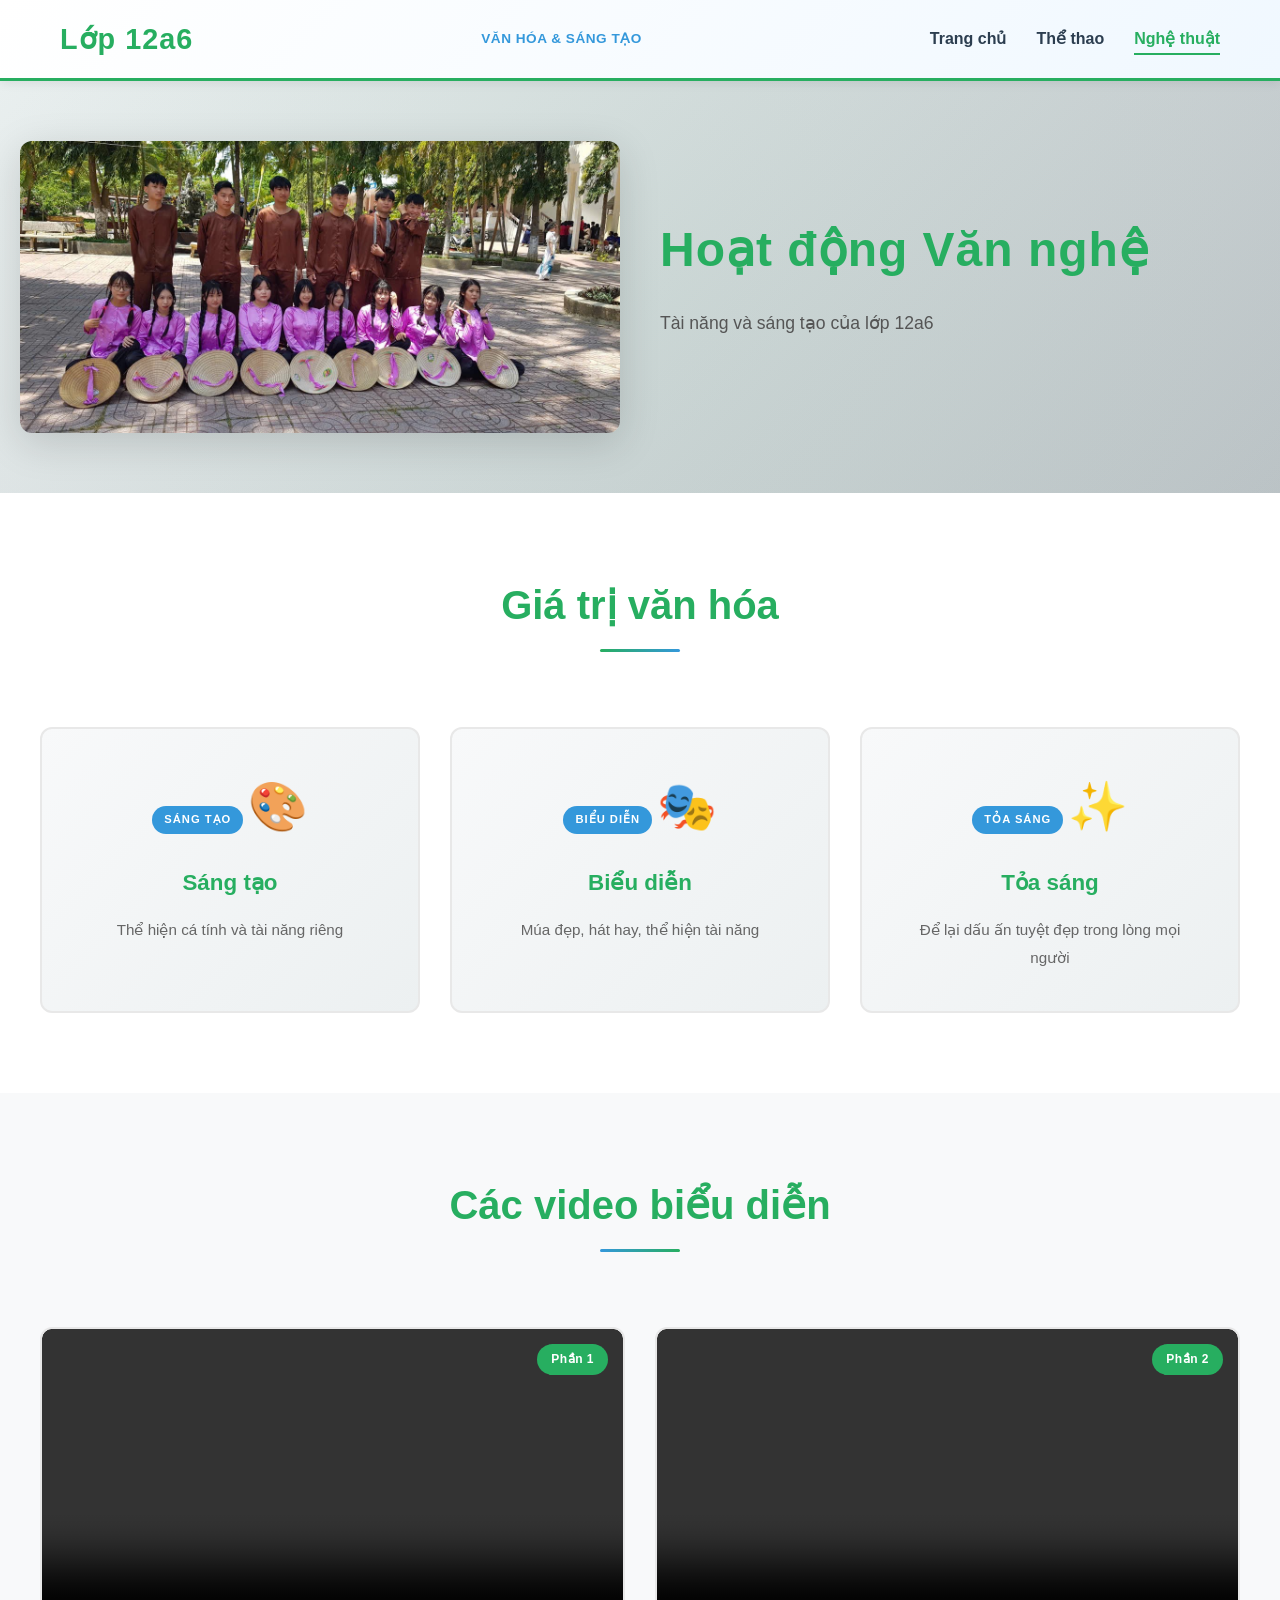
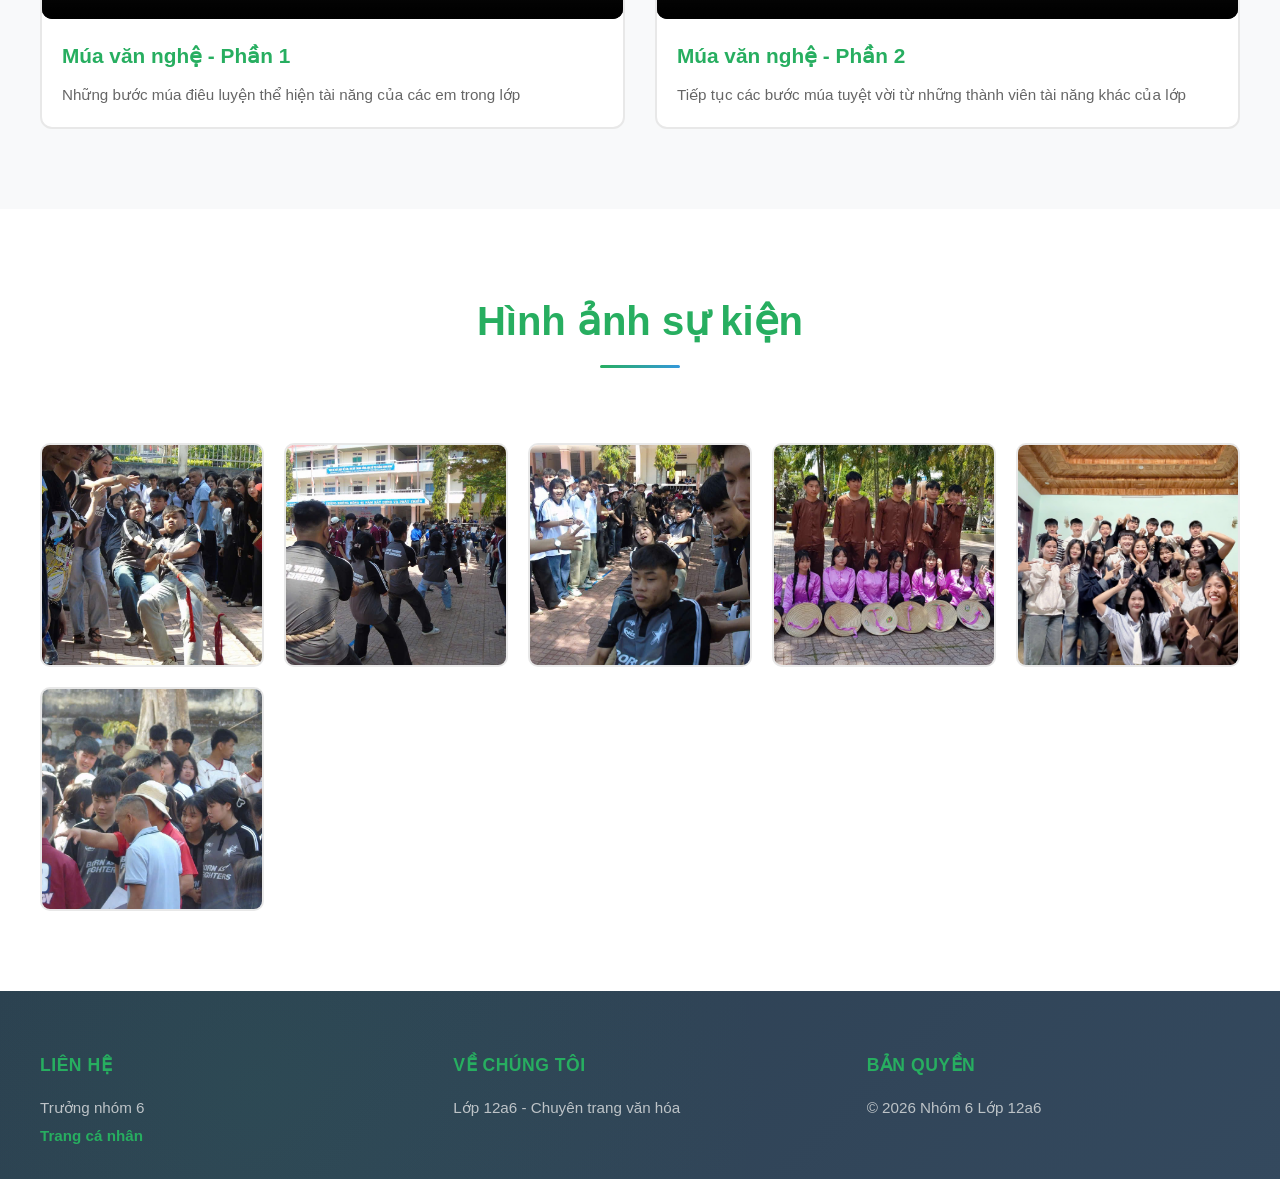
==== nghethuat.html @ 9e711c13 "Add files via upload" ====
<!DOCTYPE html>
<html lang="vi">
	<head>
		<meta charset="utf-8">
		<meta name="viewport" content="width=device-width, initial-scale=1.0">
		<title>Nghệ thuật - Lớp 12a6 Nhóm 2</title>
		<link href="styles.css" rel="stylesheet" type="text/css">
	</head>

	<body>
		<nav class="navbar">
			<div class="nav-container">
				<h2 class="logo">Lớp 12a6</h2>
				<p class="tagline">Văn hóa & Sáng tạo</p>
				<ul class="nav-menu">
					<li><a href="index.html">Trang chủ</a></li>
					<li><a href="thethao.html">Thể thao</a></li>
					<li><a href="nghethuat.html" class="active">Nghệ thuật</a></li>
				</ul>
			</div>
		</nav>

		<div class="hero">
			<div class="hero-image">
				<img src="anh8.jpg" alt="Nghệ thuật">
			</div>
			<div class="hero-content">
				<h1>Hoạt động Văn nghệ</h1>
				<p>Tài năng và sáng tạo của lớp 12a6</p>
			</div>
		</div>

		<section class="values">
			<h2>Giá trị văn hóa</h2>
			<div class="values-grid">
				<div class="value-card">
					<div class="value-badge">SÁNG TẠO</div>
					<div class="value-icon">🎨</div>
					<h3>Sáng tạo</h3>
					<p>Thể hiện cá tính và tài năng riêng</p>
				</div>
				<div class="value-card">
					<div class="value-badge">BIỂU DIỄN</div>
					<div class="value-icon">🎭</div>
					<h3>Biểu diễn</h3>
					<p>Múa đẹp, hát hay, thể hiện tài năng</p>
				</div>
				<div class="value-card">
					<div class="value-badge">TỎA SÁNG</div>
					<div class="value-icon">✨</div>
					<h3>Tỏa sáng</h3>
					<p>Để lại dấu ấn tuyệt đẹp trong lòng mọi người</p>
				</div>
			</div>
		</section>

		<section class="videos-section">
			<h2>Các video biểu diễn</h2>
			<div class="videos-grid">
				<div class="video-card">
					<div class="video-badge">Phần 1</div>
					<video width="100%" height="auto" controls style="border-radius: 10px;">
						<source src="vd1.mp4" type="video/mp4">
						Trình duyệt của bạn không hỗ trợ video
					</video>
					<h3>Múa văn nghệ - Phần 1</h3>
					<p>Những bước múa điêu luyện thể hiện tài năng của các em trong lớp</p>
				</div>

				<div class="video-card">
					<div class="video-badge">Phần 2</div>
					<video width="100%" height="auto" controls style="border-radius: 10px;">
						<source src="vd2.mp4" type="video/mp4">
						Trình duyệt của bạn không hỗ trợ video
					</video>
					<h3>Múa văn nghệ - Phần 2</h3>
					<p>Tiếp tục các bước múa tuyệt vời từ những thành viên tài năng khác của lớp</p>
				</div>
			</div>
		</section>

		<section class="gallery-preview">
			<h2>Hình ảnh sự kiện</h2>
			<div class="gallery-grid">
				<div class="gallery-item"><img src="anh5.jpg" alt="Ảnh văn nghệ 1"></div>
				<div class="gallery-item"><img src="anh6.jpg" alt="Ảnh văn nghệ 2"></div>
				<div class="gallery-item"><img src="anh7.jpg" alt="Ảnh văn nghệ 3"></div>
				<div class="gallery-item"><img src="anh8.jpg" alt="Ảnh văn nghệ 4"></div>
				<div class="gallery-item"><img src="anh9.jpg" alt="Ảnh văn nghệ 5"></div>
				<div class="gallery-item"><img src="anh1.jpg" alt="Ảnh văn nghệ 6"></div>
			</div>
		</section>

		<footer class="footer">
			<div class="footer-content">
				<div class="footer-section">
					<h4>Liên hệ</h4>
					<p>Trưởng nhóm 6<br><a href="https://www.facebook.com/bich.ngoc.300158">Trang cá nhân</a></p>
				</div>
				<div class="footer-section">
					<h4>Về chúng tôi</h4>
					<p>Lớp 12a6 - Chuyên trang văn hóa</p>
				</div>
				<div class="footer-section">
					<h4>Bản quyền</h4>
					<p>&copy; 2026 Nhóm 6 Lớp 12a6</p>
				</div>
			</div>
		</footer>
	</body>
</html>
---- styles.css ----
/* ===== RESET & GLOBAL ===== */
* {
	margin: 0;
	padding: 0;
	box-sizing: border-box;
}

html {
	scroll-behavior: smooth;
}

body {
	font-family: 'Segoe UI', Tahoma, Geneva, Verdana, sans-serif;
	background-color: #f8f9fa;
	color: #2c3e50;
	line-height: 1.6;
	overflow-x: hidden;
}

/* ===== NAVBAR ===== */
.navbar {
	background: linear-gradient(135deg, #ffffff 0%, #f0f8ff 100%);
	padding: 1rem 0;
	position: sticky;
	top: 0;
	z-index: 100;
	box-shadow: 0 2px 10px rgba(0, 0, 0, 0.08);
	border-bottom: 3px solid #27ae60;
}

.nav-container {
	max-width: 1200px;
	margin: 0 auto;
	display: flex;
	justify-content: space-between;
	align-items: center;
	padding: 0 20px;
	flex-wrap: wrap;
	gap: 15px;
}

.logo {
	color: #27ae60;
	font-size: 1.8rem;
	font-weight: 800;
	letter-spacing: 1px;
}

.tagline {
	color: #3498db;
	font-size: 0.85rem;
	font-weight: 600;
	letter-spacing: 0.5px;
	text-transform: uppercase;
	margin: 0;
}

.nav-menu {
	display: flex;
	list-style: none;
	gap: 30px;
}

.nav-menu a {
	color: #2c3e50;
	text-decoration: none;
	font-weight: 600;
	transition: all 0.3s ease;
	position: relative;
}

.nav-menu a::after {
	content: '';
	position: absolute;
	bottom: -8px;
	left: 0;
	width: 0;
	height: 2px;
	background: #27ae60;
	transition: width 0.3s ease;
}

.nav-menu a:hover::after,
.nav-menu a.active::after {
	width: 100%;
}

.nav-menu a:hover,
.nav-menu a.active {
	color: #27ae60;
}

/* ===== HERO SECTION ===== */
.hero {
	background: linear-gradient(135deg, #ecf0f1 0%, #bdc3c7 100%);
	padding: 60px 20px;
	display: grid;
	grid-template-columns: 1fr 1fr;
	align-items: center;
	gap: 40px;
	position: relative;
	overflow: hidden;
}

.hero::before {
	content: '';
	position: absolute;
	top: -50%;
	right: -50%;
	width: 200%;
	height: 200%;
	background: radial-gradient(circle, rgba(39, 174, 96, 0.05) 0%, transparent 70%);
	animation: pulse 8s ease-in-out infinite;
	z-index: 0;
}

@keyframes pulse {
	0%, 100% { transform: scale(1); }
	50% { transform: scale(1.1); }
}

.hero-image {
	position: relative;
	z-index: 1;
	border-radius: 12px;
	overflow: hidden;
	box-shadow: 0 10px 40px rgba(0, 0, 0, 0.15);
}

.hero-image img {
	width: 100%;
	height: auto;
	display: block;
	transition: transform 0.4s ease;
}

.hero-image:hover img {
	transform: scale(1.05);
}

.hero-content {
	position: relative;
	z-index: 1;
	animation: fadeInUp 1s ease;
}

.hero h1 {
	font-size: clamp(2rem, 6vw, 3rem);
	color: #27ae60;
	margin-bottom: 20px;
	font-weight: 800;
	letter-spacing: 1px;
}

.hero p {
	font-size: 1.1rem;
	color: #555;
	margin-bottom: 25px;
	line-height: 1.6;
}

@keyframes fadeInUp {
	from {
		opacity: 0;
		transform: translateY(30px);
	}
	to {
		opacity: 1;
		transform: translateY(0);
	}
}

/* ===== VALUES SECTION ===== */
.values {
	background-color: #ffffff;
	padding: 80px 20px;
}

.values h2 {
	text-align: center;
	font-size: 2.5rem;
	color: #27ae60;
	margin-bottom: 60px;
	position: relative;
	display: inline-block;
	width: 100%;
}

.values h2::after {
	content: '';
	position: absolute;
	bottom: -15px;
	left: 50%;
	transform: translateX(-50%);
	width: 80px;
	height: 3px;
	background: linear-gradient(90deg, #27ae60, #3498db);
	border-radius: 2px;
}

.values-grid {
	display: grid;
	grid-template-columns: repeat(auto-fit, minmax(280px, 1fr));
	gap: 30px;
	max-width: 1200px;
	margin: 0 auto;
	padding-top: 30px;
}

.value-card {
	background: linear-gradient(135deg, #f8f9fa 0%, #ecf0f1 100%);
	padding: 40px;
	border-radius: 12px;
	text-align: center;
	border: 2px solid #e8e8e8;
	transition: all 0.4s cubic-bezier(0.25, 0.46, 0.45, 0.94);
	animation: slideUp 0.8s ease both;
	position: relative;
	overflow: hidden;
}

.value-card::before {
	content: '';
	position: absolute;
	top: 0;
	left: 0;
	right: 0;
	height: 4px;
	background: linear-gradient(90deg, #27ae60, #3498db);
	transform: scaleX(0);
	transform-origin: left;
	transition: transform 0.4s ease;
}

.value-card:hover::before {
	transform: scaleX(1);
}

.value-card:nth-child(1) { animation-delay: 0.1s; }
.value-card:nth-child(2) { animation-delay: 0.2s; }
.value-card:nth-child(3) { animation-delay: 0.3s; }

@keyframes slideUp {
	from {
		opacity: 0;
		transform: translateY(30px);
	}
	to {
		opacity: 1;
		transform: translateY(0);
	}
}

.value-card:hover {
	transform: translateY(-10px);
	border-color: #27ae60;
	box-shadow: 0 15px 40px rgba(39, 174, 96, 0.15);
}

.value-badge {
	display: inline-block;
	background: #3498db;
	color: white;
	padding: 5px 12px;
	border-radius: 20px;
	font-size: 0.7rem;
	font-weight: 700;
	letter-spacing: 1px;
	margin-bottom: 15px;
}

.value-icon {
	font-size: 3rem;
	margin-bottom: 20px;
	display: inline-block;
	animation: float 3s ease-in-out infinite;
}

.value-card:nth-child(1) .value-icon { animation-delay: 0s; }
.value-card:nth-child(2) .value-icon { animation-delay: 0.5s; }
.value-card:nth-child(3) .value-icon { animation-delay: 1s; }

@keyframes float {
	0%, 100% { transform: translateY(0px); }
	50% { transform: translateY(-15px); }
}

.value-card h3 {
	color: #27ae60;
	font-size: 1.4rem;
	margin-bottom: 15px;
	font-weight: 700;
}

.value-card p {
	color: #666;
	line-height: 1.8;
	font-size: 0.95rem;
}

/* ===== HIGHLIGHTS SECTION ===== */
.highlights {
	background-color: #f8f9fa;
	padding: 80px 20px;
}

.highlights h2 {
	text-align: center;
	font-size: 2.5rem;
	color: #27ae60;
	margin-bottom: 60px;
	position: relative;
	display: inline-block;
	width: 100%;
}

.highlights h2::after {
	content: '';
	position: absolute;
	bottom: -15px;
	left: 50%;
	transform: translateX(-50%);
	width: 80px;
	height: 3px;
	background: linear-gradient(90deg, #3498db, #27ae60);
	border-radius: 2px;
}

.highlights-grid {
	display: grid;
	grid-template-columns: repeat(auto-fit, minmax(300px, 1fr));
	gap: 30px;
	max-width: 1200px;
	margin: 0 auto;
	padding-top: 30px;
}

.highlight-card {
	background: #ffffff;
	border-radius: 12px;
	overflow: hidden;
	border: 2px solid #e8e8e8;
	transition: all 0.4s ease;
	animation: slideIn 0.8s ease both;
	position: relative;
}

.highlight-card:nth-child(1) { animation-delay: 0.1s; }
.highlight-card:nth-child(2) { animation-delay: 0.2s; }
.highlight-card:nth-child(3) { animation-delay: 0.3s; }

@keyframes slideIn {
	from {
		opacity: 0;
		transform: translateY(20px);
	}
	to {
		opacity: 1;
		transform: translateY(0);
	}
}

.highlight-card:hover {
	border-color: #27ae60;
	box-shadow: 0 15px 40px rgba(39, 174, 96, 0.2);
	transform: translateY(-8px);
}

.highlight-badge {
	position: absolute;
	top: 15px;
	right: 15px;
	background: #27ae60;
	color: white;
	padding: 6px 14px;
	border-radius: 20px;
	font-size: 0.75rem;
	font-weight: 700;
	letter-spacing: 0.5px;
	z-index: 2;
}

.highlight-card img {
	width: 100%;
	height: 220px;
	object-fit: cover;
	transition: transform 0.4s ease;
	display: block;
}

.highlight-card:hover img {
	transform: scale(1.08);
}

.highlight-card h3 {
	color: #27ae60;
	font-size: 1.3rem;
	margin: 20px 20px 10px;
	font-weight: 700;
}

.highlight-card p {
	color: #666;
	line-height: 1.6;
	margin: 0 20px 20px;
	font-size: 0.95rem;
}

/* ===== BUTTONS ===== */
.btn-secondary {
	display: inline-block;
	padding: 10px 28px;
	background: transparent;
	color: #27ae60 !important;
	border: 2px solid #27ae60;
	border-radius: 25px;
	font-weight: 700;
	font-size: 0.9rem;
	text-transform: uppercase;
	letter-spacing: 0.5px;
	text-decoration: none;
	transition: all 0.3s ease;
	cursor: pointer;
	position: relative;
	overflow: hidden;
	margin-top: 15px;
}

.btn-secondary::before {
	content: '';
	position: absolute;
	top: 50%;
	left: 50%;
	width: 0;
	height: 0;
	background: #27ae60;
	border-radius: 50%;
	transform: translate(-50%, -50%);
	transition: width 0.5s, height 0.5s;
	z-index: -1;
}

.btn-secondary:hover {
	color: #ffffff !important;
}

.btn-secondary:hover::before {
	width: 300px;
	height: 300px;
}

/* ===== GALLERY SECTION ===== */
.gallery-preview {
	background-color: #ffffff;
	padding: 80px 20px;
}

.gallery-preview h2 {
	text-align: center;
	font-size: 2.5rem;
	color: #27ae60;
	margin-bottom: 60px;
	position: relative;
	display: inline-block;
	width: 100%;
}

.gallery-preview h2::after {
	content: '';
	position: absolute;
	bottom: -15px;
	left: 50%;
	transform: translateX(-50%);
	width: 80px;
	height: 3px;
	background: linear-gradient(90deg, #27ae60, #3498db);
	border-radius: 2px;
}

.gallery-grid {
	display: grid;
	grid-template-columns: repeat(auto-fit, minmax(220px, 1fr));
	gap: 20px;
	max-width: 1200px;
	margin: 0 auto;
	padding-top: 30px;
}

.gallery-item {
	position: relative;
	border-radius: 10px;
	overflow: hidden;
	aspect-ratio: 1;
	border: 2px solid #e8e8e8;
	transition: all 0.4s ease;
	animation: fadeInUp 0.8s ease both;
}

.gallery-item:nth-child(1) { animation-delay: 0.1s; }
.gallery-item:nth-child(2) { animation-delay: 0.2s; }
.gallery-item:nth-child(3) { animation-delay: 0.3s; }
.gallery-item:nth-child(4) { animation-delay: 0.4s; }
.gallery-item:nth-child(5) { animation-delay: 0.5s; }
.gallery-item:nth-child(6) { animation-delay: 0.6s; }

.gallery-item:hover {
	border-color: #27ae60;
	box-shadow: 0 15px 40px rgba(39, 174, 96, 0.15);
	transform: translateY(-8px);
}

.gallery-item img {
	width: 100%;
	height: 100%;
	object-fit: cover;
	transition: transform 0.4s ease;
}

.gallery-item:hover img {
	transform: scale(1.12) rotate(1deg);
}

/* ===== FOOTER ===== */
.footer {
	background: linear-gradient(135deg, #2c3e50 0%, #34495e 100%);
	color: #ecf0f1;
	padding: 60px 20px 30px;
	position: relative;
	overflow: hidden;
}

.footer::before {
	content: '';
	position: absolute;
	top: 0;
	left: 0;
	right: 0;
	bottom: 0;
	background: radial-gradient(circle at 20% 50%, rgba(39, 174, 96, 0.08) 0%, transparent 50%);
	z-index: 0;
}

.footer-content {
	max-width: 1200px;
	margin: 0 auto;
	display: grid;
	grid-template-columns: repeat(auto-fit, minmax(250px, 1fr));
	gap: 40px;
	position: relative;
	z-index: 1;
}

.footer-section h4 {
	color: #27ae60;
	font-size: 1.1rem;
	margin-bottom: 15px;
	font-weight: 700;
	text-transform: uppercase;
	letter-spacing: 0.5px;
}

.footer-section p {
	color: #bdc3c7;
	line-height: 1.8;
	font-size: 0.95rem;
}

.footer-section a {
	color: #27ae60;
	text-decoration: none;
	transition: color 0.3s ease;
	font-weight: 600;
}

.footer-section a:hover {
	color: #3498db;
}

/* ===== RESPONSIVE ===== */
@media (max-width: 768px) {
	.nav-container {
		flex-direction: column;
		gap: 10px;
	}

	.nav-menu {
		gap: 20px;
		flex-direction: column;
	}

	.hero {
		grid-template-columns: 1fr;
		padding: 40px 20px;
	}

	.hero h1 {
		font-size: 1.8rem;
	}

	.hero p {
		font-size: 1rem;
	}

	.values,
	.highlights,
	.gallery-preview {
		padding: 60px 20px;
	}

	.values h2,
	.highlights h2,
	.gallery-preview h2 {
		font-size: 2rem;
	}

	.value-card {
		padding: 30px 20px;
	}

	.gallery-grid {
		grid-template-columns: repeat(auto-fit, minmax(180px, 1fr));
		gap: 15px;
	}

	.footer-content {
		gap: 30px;
	}
}

@media (max-width: 480px) {
	.logo {
		font-size: 1.4rem;
	}

	.tagline {
		font-size: 0.7rem;
	}

	.nav-menu {
		gap: 15px;
	}

	.hero {
		padding: 30px 15px;
	}

	.hero h1 {
		font-size: 1.4rem;
	}

	.hero p {
		font-size: 0.9rem;
	}

	.values,
	.highlights,
	.gallery-preview {
		padding: 40px 15px;
	}

	.values h2,
	.highlights h2,
	.gallery-preview h2 {
		font-size: 1.5rem;
	}

	.value-card {
		padding: 25px 15px;
	}

	.highlight-card h3 {
		font-size: 1.1rem;
	}

	.gallery-grid {
		grid-template-columns: repeat(auto-fit, minmax(150px, 1fr));
	}

	.footer-section {
		text-align: center;
	}
}
/* ===== VIDEOS SECTION ===== */
.videos-section {
	background-color: #f8f9fa;
	padding: 80px 20px;
}

.videos-section h2 {
	text-align: center;
	font-size: 2.5rem;
	color: #27ae60;
	margin-bottom: 60px;
	position: relative;
	display: inline-block;
	width: 100%;
}

.videos-section h2::after {
	content: '';
	position: absolute;
	bottom: -15px;
	left: 50%;
	transform: translateX(-50%);
	width: 80px;
	height: 3px;
	background: linear-gradient(90deg, #3498db, #27ae60);
	border-radius: 2px;
}

.videos-grid {
	display: grid;
	grid-template-columns: repeat(auto-fit, minmax(300px, 1fr));
	gap: 30px;
	max-width: 1200px;
	margin: 0 auto;
	padding-top: 30px;
}

.video-card {
	background: #ffffff;
	border-radius: 12px;
	overflow: hidden;
	border: 2px solid #e8e8e8;
	transition: all 0.4s ease;
	animation: slideIn 0.8s ease both;
	position: relative;
	padding: 0;
}

.video-card:nth-child(1) { animation-delay: 0.1s; }
.video-card:nth-child(2) { animation-delay: 0.2s; }

.video-card:hover {
	border-color: #27ae60;
	box-shadow: 0 15px 40px rgba(39, 174, 96, 0.2);
	transform: translateY(-8px);
}

.video-badge {
	position: absolute;
	top: 15px;
	right: 15px;
	background: #27ae60;
	color: white;
	padding: 6px 14px;
	border-radius: 20px;
	font-size: 0.75rem;
	font-weight: 700;
	letter-spacing: 0.5px;
	z-index: 2;
}

.video-card video {
	width: 100%;
	height: auto;
	display: block;
	background: #000;
}

.video-card h3 {
	color: #27ae60;
	font-size: 1.3rem;
	margin: 20px 20px 10px;
	font-weight: 700;
}

.video-card p {
	color: #666;
	line-height: 1.6;
	margin: 0 20px 20px;
	font-size: 0.95rem;
}

@media (max-width: 768px) {
	.videos-section {
		padding: 60px 20px;
	}

	.videos-section h2 {
		font-size: 2rem;
	}

	.videos-grid {
		grid-template-columns: 1fr;
		gap: 20px;
	}
}
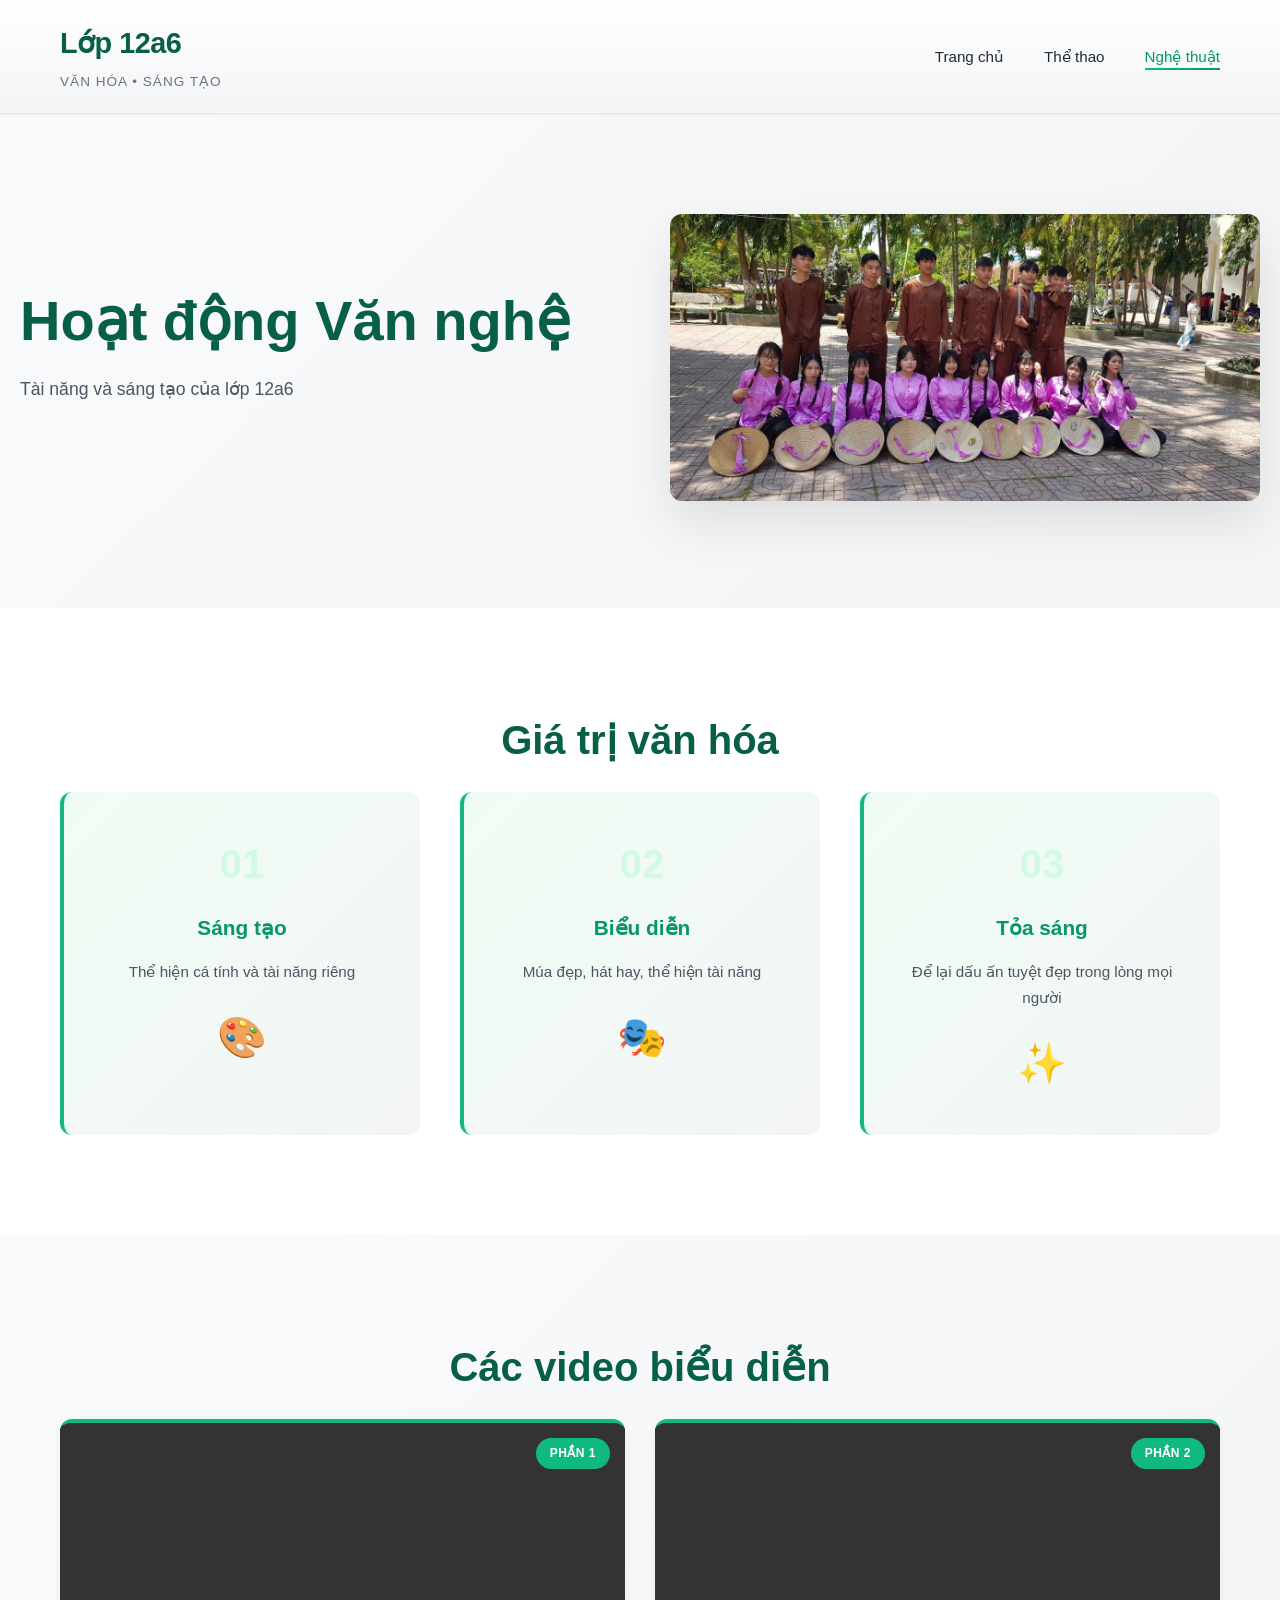
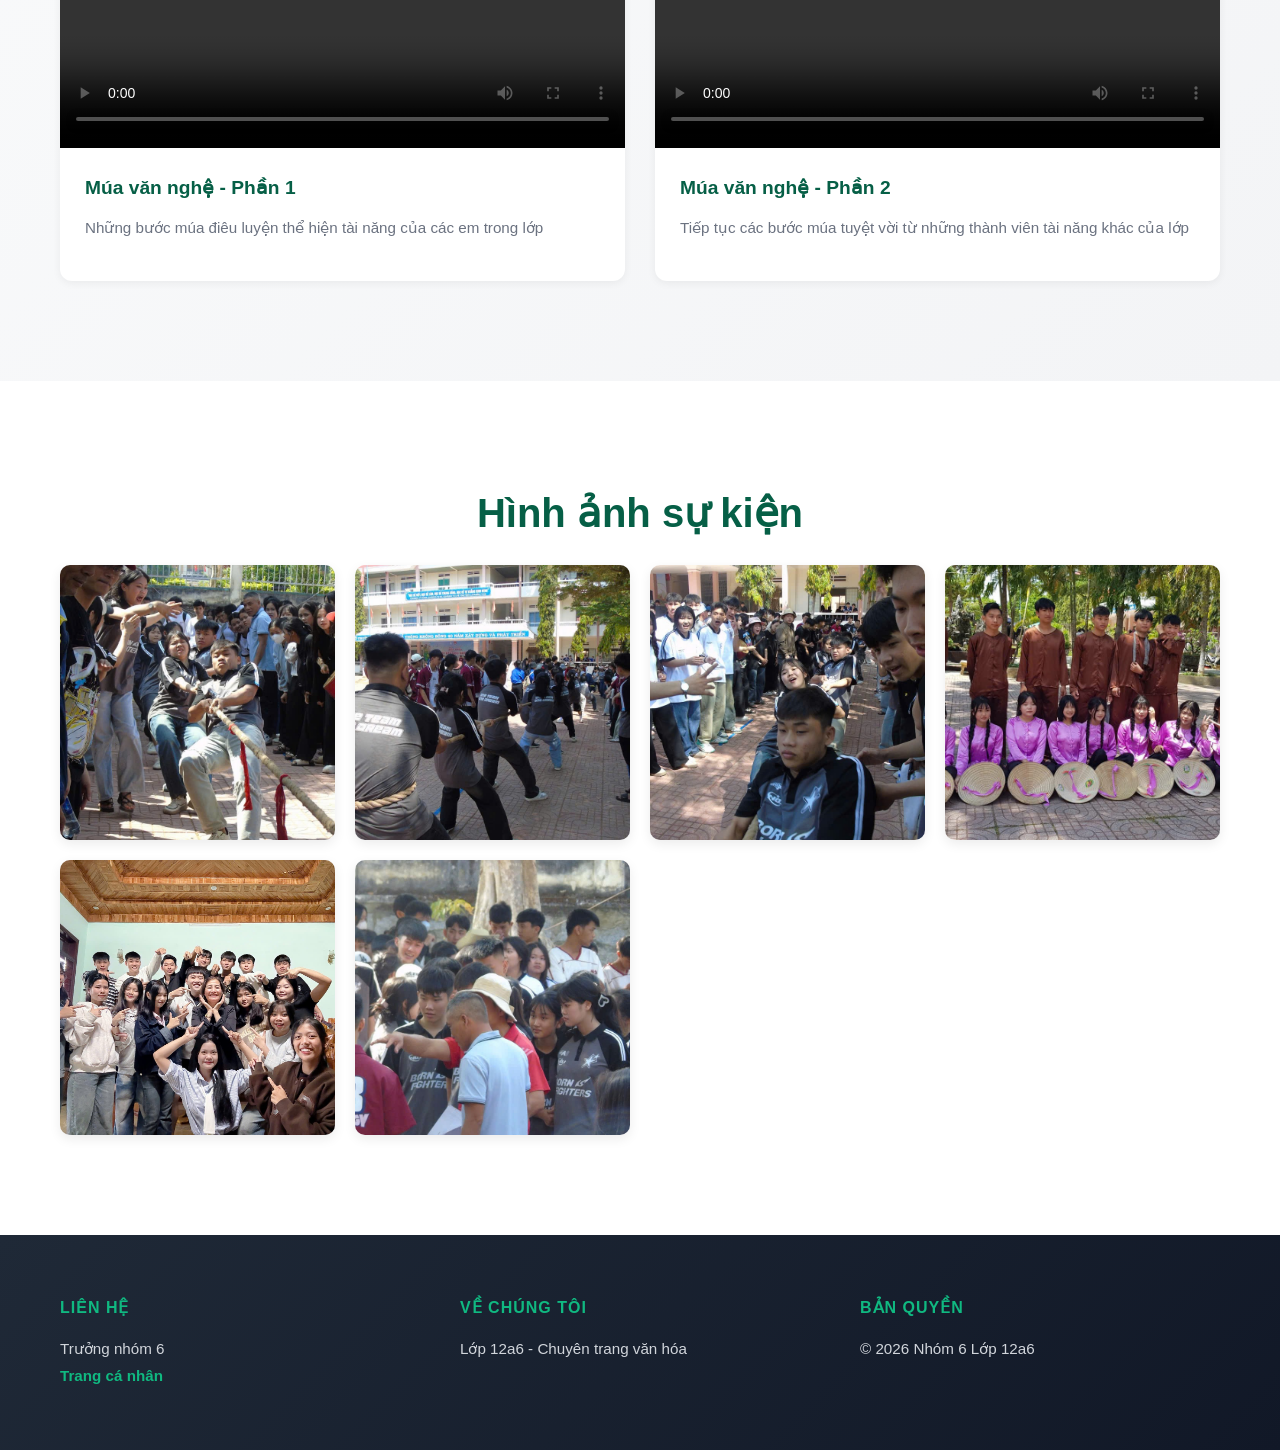
==== commit 69354ce0: "Add files via upload" ====
--- a/nghethuat.html
+++ b/nghethuat.html
@@ -1,111 +1,191 @@
-<!DOCTYPE html>
-<html lang="vi">
-	<head>
-		<meta charset="utf-8">
-		<meta name="viewport" content="width=device-width, initial-scale=1.0">
-		<title>Nghệ thuật - Lớp 12a6 Nhóm 2</title>
-		<link href="styles.css" rel="stylesheet" type="text/css">
-	</head>
-
-	<body>
-		<nav class="navbar">
-			<div class="nav-container">
-				<h2 class="logo">Lớp 12a6</h2>
-				<p class="tagline">Văn hóa & Sáng tạo</p>
-				<ul class="nav-menu">
-					<li><a href="index.html">Trang chủ</a></li>
-					<li><a href="thethao.html">Thể thao</a></li>
-					<li><a href="nghethuat.html" class="active">Nghệ thuật</a></li>
-				</ul>
-			</div>
-		</nav>
-
-		<div class="hero">
-			<div class="hero-image">
-				<img src="anh8.jpg" alt="Nghệ thuật">
-			</div>
-			<div class="hero-content">
-				<h1>Hoạt động Văn nghệ</h1>
-				<p>Tài năng và sáng tạo của lớp 12a6</p>
-			</div>
-		</div>
-
-		<section class="values">
-			<h2>Giá trị văn hóa</h2>
-			<div class="values-grid">
-				<div class="value-card">
-					<div class="value-badge">SÁNG TẠO</div>
-					<div class="value-icon">🎨</div>
-					<h3>Sáng tạo</h3>
-					<p>Thể hiện cá tính và tài năng riêng</p>
-				</div>
-				<div class="value-card">
-					<div class="value-badge">BIỂU DIỄN</div>
-					<div class="value-icon">🎭</div>
-					<h3>Biểu diễn</h3>
-					<p>Múa đẹp, hát hay, thể hiện tài năng</p>
-				</div>
-				<div class="value-card">
-					<div class="value-badge">TỎA SÁNG</div>
-					<div class="value-icon">✨</div>
-					<h3>Tỏa sáng</h3>
-					<p>Để lại dấu ấn tuyệt đẹp trong lòng mọi người</p>
-				</div>
-			</div>
-		</section>
-
-		<section class="videos-section">
-			<h2>Các video biểu diễn</h2>
-			<div class="videos-grid">
-				<div class="video-card">
-					<div class="video-badge">Phần 1</div>
-					<video width="100%" height="auto" controls style="border-radius: 10px;">
-						<source src="vd1.mp4" type="video/mp4">
-						Trình duyệt của bạn không hỗ trợ video
-					</video>
-					<h3>Múa văn nghệ - Phần 1</h3>
-					<p>Những bước múa điêu luyện thể hiện tài năng của các em trong lớp</p>
-				</div>
-
-				<div class="video-card">
-					<div class="video-badge">Phần 2</div>
-					<video width="100%" height="auto" controls style="border-radius: 10px;">
-						<source src="vd2.mp4" type="video/mp4">
-						Trình duyệt của bạn không hỗ trợ video
-					</video>
-					<h3>Múa văn nghệ - Phần 2</h3>
-					<p>Tiếp tục các bước múa tuyệt vời từ những thành viên tài năng khác của lớp</p>
-				</div>
-			</div>
-		</section>
-
-		<section class="gallery-preview">
-			<h2>Hình ảnh sự kiện</h2>
-			<div class="gallery-grid">
-				<div class="gallery-item"><img src="anh5.jpg" alt="Ảnh văn nghệ 1"></div>
-				<div class="gallery-item"><img src="anh6.jpg" alt="Ảnh văn nghệ 2"></div>
-				<div class="gallery-item"><img src="anh7.jpg" alt="Ảnh văn nghệ 3"></div>
-				<div class="gallery-item"><img src="anh8.jpg" alt="Ảnh văn nghệ 4"></div>
-				<div class="gallery-item"><img src="anh9.jpg" alt="Ảnh văn nghệ 5"></div>
-				<div class="gallery-item"><img src="anh1.jpg" alt="Ảnh văn nghệ 6"></div>
-			</div>
-		</section>
-
-		<footer class="footer">
-			<div class="footer-content">
-				<div class="footer-section">
-					<h4>Liên hệ</h4>
-					<p>Trưởng nhóm 6<br><a href="https://www.facebook.com/bich.ngoc.300158">Trang cá nhân</a></p>
-				</div>
-				<div class="footer-section">
-					<h4>Về chúng tôi</h4>
-					<p>Lớp 12a6 - Chuyên trang văn hóa</p>
-				</div>
-				<div class="footer-section">
-					<h4>Bản quyền</h4>
-					<p>&copy; 2026 Nhóm 6 Lớp 12a6</p>
-				</div>
-			</div>
-		</footer>
-	</body>
+<!DOCTYPE html>
+<html lang="vi">
+<head>
+    <meta charset="utf-8">
+    <meta name="viewport" content="width=device-width, initial-scale=1.0">
+    <title>Nghệ thuật - Lớp 12a6 Nhóm 2</title>
+    <link href="styles.css" rel="stylesheet" type="text/css">
+</head>
+<body>
+    <!-- Header -->
+    <header class="header">
+        <div class="header-content">
+            <div class="branding">
+                <h1 class="main-title">Lớp 12a6</h1>
+                <p class="subtitle">Văn hóa • Sáng tạo</p>
+            </div>
+            <nav class="navbar">
+                <ul class="nav-menu">
+                    <li><a href="index.html" class="nav-link">Trang chủ</a></li>
+                    <li><a href="thethao.html" class="nav-link">Thể thao</a></li>
+                    <li><a href="nghethuat.html" class="nav-link active">Nghệ thuật</a></li>
+                </ul>
+            </nav>
+        </div>
+    </header>
+
+    <!-- Hero Section -->
+    <section class="hero-section">
+        <div class="hero-content">
+            <h2 class="hero-title">Hoạt động Văn nghệ</h2>
+            <p class="hero-description">Tài năng và sáng tạo của lớp 12a6</p>
+        </div>
+        <div class="hero-image">
+            <img src="anh8.jpg" alt="Nghệ thuật">
+        </div>
+    </section>
+
+    <!-- Values Section -->
+    <section class="about-section">
+        <div class="container">
+            <h2 class="section-title">Giá trị văn hóa</h2>
+            
+            <div class="values-container">
+                <div class="value-item">
+                    <div class="value-number">01</div>
+                    <h3 class="value-title">Sáng tạo</h3>
+                    <p class="value-text">Thể hiện cá tính và tài năng riêng</p>
+                    <div class="value-icon">🎨</div>
+                </div>
+                <div class="value-item">
+                    <div class="value-number">02</div>
+                    <h3 class="value-title">Biểu diễn</h3>
+                    <p class="value-text">Múa đẹp, hát hay, thể hiện tài năng</p>
+                    <div class="value-icon">🎭</div>
+                </div>
+                <div class="value-item">
+                    <div class="value-number">03</div>
+                    <h3 class="value-title">Tỏa sáng</h3>
+                    <p class="value-text">Để lại dấu ấn tuyệt đẹp trong lòng mọi người</p>
+                    <div class="value-icon">✨</div>
+                </div>
+            </div>
+        </div>
+    </section>
+
+    <!-- Videos Section -->
+    <section class="activities-section">
+        <div class="container">
+            <h2 class="section-title">Các video biểu diễn</h2>
+            
+            <div class="videos-grid">
+                <div class="video-card">
+                    <div class="video-container">
+                        <video width="100%" height="auto" controls>
+                            <source src="vd1.mp4" type="video/mp4">
+                            Trình duyệt của bạn không hỗ trợ video
+                        </video>
+                        <span class="activity-tag">Phần 1</span>
+                    </div>
+                    <div class="activity-info">
+                        <h3>Múa văn nghệ - Phần 1</h3>
+                        <p>Những bước múa điêu luyện thể hiện tài năng của các em trong lớp</p>
+                    </div>
+                </div>
+
+                <div class="video-card">
+                    <div class="video-container">
+                        <video width="100%" height="auto" controls>
+                            <source src="vd2.mp4" type="video/mp4">
+                            Trình duyệt của bạn không hỗ trợ video
+                        </video>
+                        <span class="activity-tag">Phần 2</span>
+                    </div>
+                    <div class="activity-info">
+                        <h3>Múa văn nghệ - Phần 2</h3>
+                        <p>Tiếp tục các bước múa tuyệt vời từ những thành viên tài năng khác của lớp</p>
+                    </div>
+                </div>
+            </div>
+        </div>
+    </section>
+
+    <!-- Gallery Section -->
+    <section class="gallery-section">
+        <div class="container">
+            <h2 class="section-title">Hình ảnh sự kiện</h2>
+            
+            <div class="gallery-grid">
+                <div class="gallery-item">
+                    <img src="anh5.jpg" alt="Ảnh văn nghệ 1">
+                    <div class="gallery-overlay"></div>
+                </div>
+                <div class="gallery-item">
+                    <img src="anh6.jpg" alt="Ảnh văn nghệ 2">
+                    <div class="gallery-overlay"></div>
+                </div>
+                <div class="gallery-item">
+                    <img src="anh7.jpg" alt="Ảnh văn nghệ 3">
+                    <div class="gallery-overlay"></div>
+                </div>
+                <div class="gallery-item">
+                    <img src="anh8.jpg" alt="Ảnh văn nghệ 4">
+                    <div class="gallery-overlay"></div>
+                </div>
+                <div class="gallery-item">
+                    <img src="anh9.jpg" alt="Ảnh văn nghệ 5">
+                    <div class="gallery-overlay"></div>
+                </div>
+                <div class="gallery-item">
+                    <img src="anh1.jpg" alt="Ảnh văn nghệ 6">
+                    <div class="gallery-overlay"></div>
+                </div>
+            </div>
+        </div>
+    </section>
+
+    <!-- Footer -->
+    <footer class="footer">
+        <div class="container">
+            <div class="footer-grid">
+                <div class="footer-column">
+                    <h4>Liên hệ</h4>
+                    <p>Trưởng nhóm 6<br><a href="https://www.facebook.com/bich.ngoc.300158">Trang cá nhân</a></p>
+                </div>
+                <div class="footer-column">
+                    <h4>Về chúng tôi</h4>
+                    <p>Lớp 12a6 - Chuyên trang văn hóa</p>
+                </div>
+                <div class="footer-column">
+                    <h4>Bản quyền</h4>
+                    <p>&copy; 2026 Nhóm 6 Lớp 12a6</p>
+                </div>
+            </div>
+        </div>
+    </footer>
+
+    <style>
+        .videos-grid {
+            display: grid;
+            grid-template-columns: repeat(auto-fit, minmax(320px, 1fr));
+            gap: 30px;
+        }
+
+        .video-card {
+            background: white;
+            border-radius: 12px;
+            overflow: hidden;
+            box-shadow: 0 2px 8px rgba(0, 0, 0, 0.06);
+            transition: all 0.4s ease;
+            border-top: 4px solid #10b981;
+        }
+
+        .video-card:hover {
+            transform: translateY(-8px);
+            box-shadow: 0 12px 30px rgba(0, 0, 0, 0.12);
+        }
+
+        .video-container {
+            position: relative;
+            width: 100%;
+            aspect-ratio: 16/9;
+            background: #000;
+        }
+
+        .video-container video {
+            width: 100%;
+            height: 100%;
+        }
+    </style>
+</body>
 </html>
--- a/styles.css
+++ b/styles.css
@@ -1,788 +1,523 @@
-/* ===== RESET & GLOBAL ===== */
-* {
-	margin: 0;
-	padding: 0;
-	box-sizing: border-box;
-}
-
-html {
-	scroll-behavior: smooth;
-}
-
-body {
-	font-family: 'Segoe UI', Tahoma, Geneva, Verdana, sans-serif;
-	background-color: #f8f9fa;
-	color: #2c3e50;
-	line-height: 1.6;
-	overflow-x: hidden;
-}
-
-/* ===== NAVBAR ===== */
-.navbar {
-	background: linear-gradient(135deg, #ffffff 0%, #f0f8ff 100%);
-	padding: 1rem 0;
-	position: sticky;
-	top: 0;
-	z-index: 100;
-	box-shadow: 0 2px 10px rgba(0, 0, 0, 0.08);
-	border-bottom: 3px solid #27ae60;
-}
-
-.nav-container {
-	max-width: 1200px;
-	margin: 0 auto;
-	display: flex;
-	justify-content: space-between;
-	align-items: center;
-	padding: 0 20px;
-	flex-wrap: wrap;
-	gap: 15px;
-}
-
-.logo {
-	color: #27ae60;
-	font-size: 1.8rem;
-	font-weight: 800;
-	letter-spacing: 1px;
-}
-
-.tagline {
-	color: #3498db;
-	font-size: 0.85rem;
-	font-weight: 600;
-	letter-spacing: 0.5px;
-	text-transform: uppercase;
-	margin: 0;
-}
-
-.nav-menu {
-	display: flex;
-	list-style: none;
-	gap: 30px;
-}
-
-.nav-menu a {
-	color: #2c3e50;
-	text-decoration: none;
-	font-weight: 600;
-	transition: all 0.3s ease;
-	position: relative;
-}
-
-.nav-menu a::after {
-	content: '';
-	position: absolute;
-	bottom: -8px;
-	left: 0;
-	width: 0;
-	height: 2px;
-	background: #27ae60;
-	transition: width 0.3s ease;
-}
-
-.nav-menu a:hover::after,
-.nav-menu a.active::after {
-	width: 100%;
-}
-
-.nav-menu a:hover,
-.nav-menu a.active {
-	color: #27ae60;
-}
-
-/* ===== HERO SECTION ===== */
-.hero {
-	background: linear-gradient(135deg, #ecf0f1 0%, #bdc3c7 100%);
-	padding: 60px 20px;
-	display: grid;
-	grid-template-columns: 1fr 1fr;
-	align-items: center;
-	gap: 40px;
-	position: relative;
-	overflow: hidden;
-}
-
-.hero::before {
-	content: '';
-	position: absolute;
-	top: -50%;
-	right: -50%;
-	width: 200%;
-	height: 200%;
-	background: radial-gradient(circle, rgba(39, 174, 96, 0.05) 0%, transparent 70%);
-	animation: pulse 8s ease-in-out infinite;
-	z-index: 0;
-}
-
-@keyframes pulse {
-	0%, 100% { transform: scale(1); }
-	50% { transform: scale(1.1); }
-}
-
-.hero-image {
-	position: relative;
-	z-index: 1;
-	border-radius: 12px;
-	overflow: hidden;
-	box-shadow: 0 10px 40px rgba(0, 0, 0, 0.15);
-}
-
-.hero-image img {
-	width: 100%;
-	height: auto;
-	display: block;
-	transition: transform 0.4s ease;
-}
-
-.hero-image:hover img {
-	transform: scale(1.05);
-}
-
-.hero-content {
-	position: relative;
-	z-index: 1;
-	animation: fadeInUp 1s ease;
-}
-
-.hero h1 {
-	font-size: clamp(2rem, 6vw, 3rem);
-	color: #27ae60;
-	margin-bottom: 20px;
-	font-weight: 800;
-	letter-spacing: 1px;
-}
-
-.hero p {
-	font-size: 1.1rem;
-	color: #555;
-	margin-bottom: 25px;
-	line-height: 1.6;
-}
-
-@keyframes fadeInUp {
-	from {
-		opacity: 0;
-		transform: translateY(30px);
-	}
-	to {
-		opacity: 1;
-		transform: translateY(0);
-	}
-}
-
-/* ===== VALUES SECTION ===== */
-.values {
-	background-color: #ffffff;
-	padding: 80px 20px;
-}
-
-.values h2 {
-	text-align: center;
-	font-size: 2.5rem;
-	color: #27ae60;
-	margin-bottom: 60px;
-	position: relative;
-	display: inline-block;
-	width: 100%;
-}
-
-.values h2::after {
-	content: '';
-	position: absolute;
-	bottom: -15px;
-	left: 50%;
-	transform: translateX(-50%);
-	width: 80px;
-	height: 3px;
-	background: linear-gradient(90deg, #27ae60, #3498db);
-	border-radius: 2px;
-}
-
-.values-grid {
-	display: grid;
-	grid-template-columns: repeat(auto-fit, minmax(280px, 1fr));
-	gap: 30px;
-	max-width: 1200px;
-	margin: 0 auto;
-	padding-top: 30px;
-}
-
-.value-card {
-	background: linear-gradient(135deg, #f8f9fa 0%, #ecf0f1 100%);
-	padding: 40px;
-	border-radius: 12px;
-	text-align: center;
-	border: 2px solid #e8e8e8;
-	transition: all 0.4s cubic-bezier(0.25, 0.46, 0.45, 0.94);
-	animation: slideUp 0.8s ease both;
-	position: relative;
-	overflow: hidden;
-}
-
-.value-card::before {
-	content: '';
-	position: absolute;
-	top: 0;
-	left: 0;
-	right: 0;
-	height: 4px;
-	background: linear-gradient(90deg, #27ae60, #3498db);
-	transform: scaleX(0);
-	transform-origin: left;
-	transition: transform 0.4s ease;
-}
-
-.value-card:hover::before {
-	transform: scaleX(1);
-}
-
-.value-card:nth-child(1) { animation-delay: 0.1s; }
-.value-card:nth-child(2) { animation-delay: 0.2s; }
-.value-card:nth-child(3) { animation-delay: 0.3s; }
-
-@keyframes slideUp {
-	from {
-		opacity: 0;
-		transform: translateY(30px);
-	}
-	to {
-		opacity: 1;
-		transform: translateY(0);
-	}
-}
-
-.value-card:hover {
-	transform: translateY(-10px);
-	border-color: #27ae60;
-	box-shadow: 0 15px 40px rgba(39, 174, 96, 0.15);
-}
-
-.value-badge {
-	display: inline-block;
-	background: #3498db;
-	color: white;
-	padding: 5px 12px;
-	border-radius: 20px;
-	font-size: 0.7rem;
-	font-weight: 700;
-	letter-spacing: 1px;
-	margin-bottom: 15px;
-}
-
-.value-icon {
-	font-size: 3rem;
-	margin-bottom: 20px;
-	display: inline-block;
-	animation: float 3s ease-in-out infinite;
-}
-
-.value-card:nth-child(1) .value-icon { animation-delay: 0s; }
-.value-card:nth-child(2) .value-icon { animation-delay: 0.5s; }
-.value-card:nth-child(3) .value-icon { animation-delay: 1s; }
-
-@keyframes float {
-	0%, 100% { transform: translateY(0px); }
-	50% { transform: translateY(-15px); }
-}
-
-.value-card h3 {
-	color: #27ae60;
-	font-size: 1.4rem;
-	margin-bottom: 15px;
-	font-weight: 700;
-}
-
-.value-card p {
-	color: #666;
-	line-height: 1.8;
-	font-size: 0.95rem;
-}
-
-/* ===== HIGHLIGHTS SECTION ===== */
-.highlights {
-	background-color: #f8f9fa;
-	padding: 80px 20px;
-}
-
-.highlights h2 {
-	text-align: center;
-	font-size: 2.5rem;
-	color: #27ae60;
-	margin-bottom: 60px;
-	position: relative;
-	display: inline-block;
-	width: 100%;
-}
-
-.highlights h2::after {
-	content: '';
-	position: absolute;
-	bottom: -15px;
-	left: 50%;
-	transform: translateX(-50%);
-	width: 80px;
-	height: 3px;
-	background: linear-gradient(90deg, #3498db, #27ae60);
-	border-radius: 2px;
-}
-
-.highlights-grid {
-	display: grid;
-	grid-template-columns: repeat(auto-fit, minmax(300px, 1fr));
-	gap: 30px;
-	max-width: 1200px;
-	margin: 0 auto;
-	padding-top: 30px;
-}
-
-.highlight-card {
-	background: #ffffff;
-	border-radius: 12px;
-	overflow: hidden;
-	border: 2px solid #e8e8e8;
-	transition: all 0.4s ease;
-	animation: slideIn 0.8s ease both;
-	position: relative;
-}
-
-.highlight-card:nth-child(1) { animation-delay: 0.1s; }
-.highlight-card:nth-child(2) { animation-delay: 0.2s; }
-.highlight-card:nth-child(3) { animation-delay: 0.3s; }
-
-@keyframes slideIn {
-	from {
-		opacity: 0;
-		transform: translateY(20px);
-	}
-	to {
-		opacity: 1;
-		transform: translateY(0);
-	}
-}
-
-.highlight-card:hover {
-	border-color: #27ae60;
-	box-shadow: 0 15px 40px rgba(39, 174, 96, 0.2);
-	transform: translateY(-8px);
-}
-
-.highlight-badge {
-	position: absolute;
-	top: 15px;
-	right: 15px;
-	background: #27ae60;
-	color: white;
-	padding: 6px 14px;
-	border-radius: 20px;
-	font-size: 0.75rem;
-	font-weight: 700;
-	letter-spacing: 0.5px;
-	z-index: 2;
-}
-
-.highlight-card img {
-	width: 100%;
-	height: 220px;
-	object-fit: cover;
-	transition: transform 0.4s ease;
-	display: block;
-}
-
-.highlight-card:hover img {
-	transform: scale(1.08);
-}
-
-.highlight-card h3 {
-	color: #27ae60;
-	font-size: 1.3rem;
-	margin: 20px 20px 10px;
-	font-weight: 700;
-}
-
-.highlight-card p {
-	color: #666;
-	line-height: 1.6;
-	margin: 0 20px 20px;
-	font-size: 0.95rem;
-}
-
-/* ===== BUTTONS ===== */
-.btn-secondary {
-	display: inline-block;
-	padding: 10px 28px;
-	background: transparent;
-	color: #27ae60 !important;
-	border: 2px solid #27ae60;
-	border-radius: 25px;
-	font-weight: 700;
-	font-size: 0.9rem;
-	text-transform: uppercase;
-	letter-spacing: 0.5px;
-	text-decoration: none;
-	transition: all 0.3s ease;
-	cursor: pointer;
-	position: relative;
-	overflow: hidden;
-	margin-top: 15px;
-}
-
-.btn-secondary::before {
-	content: '';
-	position: absolute;
-	top: 50%;
-	left: 50%;
-	width: 0;
-	height: 0;
-	background: #27ae60;
-	border-radius: 50%;
-	transform: translate(-50%, -50%);
-	transition: width 0.5s, height 0.5s;
-	z-index: -1;
-}
-
-.btn-secondary:hover {
-	color: #ffffff !important;
-}
-
-.btn-secondary:hover::before {
-	width: 300px;
-	height: 300px;
-}
-
-/* ===== GALLERY SECTION ===== */
-.gallery-preview {
-	background-color: #ffffff;
-	padding: 80px 20px;
-}
-
-.gallery-preview h2 {
-	text-align: center;
-	font-size: 2.5rem;
-	color: #27ae60;
-	margin-bottom: 60px;
-	position: relative;
-	display: inline-block;
-	width: 100%;
-}
-
-.gallery-preview h2::after {
-	content: '';
-	position: absolute;
-	bottom: -15px;
-	left: 50%;
-	transform: translateX(-50%);
-	width: 80px;
-	height: 3px;
-	background: linear-gradient(90deg, #27ae60, #3498db);
-	border-radius: 2px;
-}
-
-.gallery-grid {
-	display: grid;
-	grid-template-columns: repeat(auto-fit, minmax(220px, 1fr));
-	gap: 20px;
-	max-width: 1200px;
-	margin: 0 auto;
-	padding-top: 30px;
-}
-
-.gallery-item {
-	position: relative;
-	border-radius: 10px;
-	overflow: hidden;
-	aspect-ratio: 1;
-	border: 2px solid #e8e8e8;
-	transition: all 0.4s ease;
-	animation: fadeInUp 0.8s ease both;
-}
-
-.gallery-item:nth-child(1) { animation-delay: 0.1s; }
-.gallery-item:nth-child(2) { animation-delay: 0.2s; }
-.gallery-item:nth-child(3) { animation-delay: 0.3s; }
-.gallery-item:nth-child(4) { animation-delay: 0.4s; }
-.gallery-item:nth-child(5) { animation-delay: 0.5s; }
-.gallery-item:nth-child(6) { animation-delay: 0.6s; }
-
-.gallery-item:hover {
-	border-color: #27ae60;
-	box-shadow: 0 15px 40px rgba(39, 174, 96, 0.15);
-	transform: translateY(-8px);
-}
-
-.gallery-item img {
-	width: 100%;
-	height: 100%;
-	object-fit: cover;
-	transition: transform 0.4s ease;
-}
-
-.gallery-item:hover img {
-	transform: scale(1.12) rotate(1deg);
-}
-
-/* ===== FOOTER ===== */
-.footer {
-	background: linear-gradient(135deg, #2c3e50 0%, #34495e 100%);
-	color: #ecf0f1;
-	padding: 60px 20px 30px;
-	position: relative;
-	overflow: hidden;
-}
-
-.footer::before {
-	content: '';
-	position: absolute;
-	top: 0;
-	left: 0;
-	right: 0;
-	bottom: 0;
-	background: radial-gradient(circle at 20% 50%, rgba(39, 174, 96, 0.08) 0%, transparent 50%);
-	z-index: 0;
-}
-
-.footer-content {
-	max-width: 1200px;
-	margin: 0 auto;
-	display: grid;
-	grid-template-columns: repeat(auto-fit, minmax(250px, 1fr));
-	gap: 40px;
-	position: relative;
-	z-index: 1;
-}
-
-.footer-section h4 {
-	color: #27ae60;
-	font-size: 1.1rem;
-	margin-bottom: 15px;
-	font-weight: 700;
-	text-transform: uppercase;
-	letter-spacing: 0.5px;
-}
-
-.footer-section p {
-	color: #bdc3c7;
-	line-height: 1.8;
-	font-size: 0.95rem;
-}
-
-.footer-section a {
-	color: #27ae60;
-	text-decoration: none;
-	transition: color 0.3s ease;
-	font-weight: 600;
-}
-
-.footer-section a:hover {
-	color: #3498db;
-}
-
-/* ===== RESPONSIVE ===== */
-@media (max-width: 768px) {
-	.nav-container {
-		flex-direction: column;
-		gap: 10px;
-	}
-
-	.nav-menu {
-		gap: 20px;
-		flex-direction: column;
-	}
-
-	.hero {
-		grid-template-columns: 1fr;
-		padding: 40px 20px;
-	}
-
-	.hero h1 {
-		font-size: 1.8rem;
-	}
-
-	.hero p {
-		font-size: 1rem;
-	}
-
-	.values,
-	.highlights,
-	.gallery-preview {
-		padding: 60px 20px;
-	}
-
-	.values h2,
-	.highlights h2,
-	.gallery-preview h2 {
-		font-size: 2rem;
-	}
-
-	.value-card {
-		padding: 30px 20px;
-	}
-
-	.gallery-grid {
-		grid-template-columns: repeat(auto-fit, minmax(180px, 1fr));
-		gap: 15px;
-	}
-
-	.footer-content {
-		gap: 30px;
-	}
-}
-
-@media (max-width: 480px) {
-	.logo {
-		font-size: 1.4rem;
-	}
-
-	.tagline {
-		font-size: 0.7rem;
-	}
-
-	.nav-menu {
-		gap: 15px;
-	}
-
-	.hero {
-		padding: 30px 15px;
-	}
-
-	.hero h1 {
-		font-size: 1.4rem;
-	}
-
-	.hero p {
-		font-size: 0.9rem;
-	}
-
-	.values,
-	.highlights,
-	.gallery-preview {
-		padding: 40px 15px;
-	}
-
-	.values h2,
-	.highlights h2,
-	.gallery-preview h2 {
-		font-size: 1.5rem;
-	}
-
-	.value-card {
-		padding: 25px 15px;
-	}
-
-	.highlight-card h3 {
-		font-size: 1.1rem;
-	}
-
-	.gallery-grid {
-		grid-template-columns: repeat(auto-fit, minmax(150px, 1fr));
-	}
-
-	.footer-section {
-		text-align: center;
-	}
-}
-/* ===== VIDEOS SECTION ===== */
-.videos-section {
-	background-color: #f8f9fa;
-	padding: 80px 20px;
-}
-
-.videos-section h2 {
-	text-align: center;
-	font-size: 2.5rem;
-	color: #27ae60;
-	margin-bottom: 60px;
-	position: relative;
-	display: inline-block;
-	width: 100%;
-}
-
-.videos-section h2::after {
-	content: '';
-	position: absolute;
-	bottom: -15px;
-	left: 50%;
-	transform: translateX(-50%);
-	width: 80px;
-	height: 3px;
-	background: linear-gradient(90deg, #3498db, #27ae60);
-	border-radius: 2px;
-}
-
-.videos-grid {
-	display: grid;
-	grid-template-columns: repeat(auto-fit, minmax(300px, 1fr));
-	gap: 30px;
-	max-width: 1200px;
-	margin: 0 auto;
-	padding-top: 30px;
-}
-
-.video-card {
-	background: #ffffff;
-	border-radius: 12px;
-	overflow: hidden;
-	border: 2px solid #e8e8e8;
-	transition: all 0.4s ease;
-	animation: slideIn 0.8s ease both;
-	position: relative;
-	padding: 0;
-}
-
-.video-card:nth-child(1) { animation-delay: 0.1s; }
-.video-card:nth-child(2) { animation-delay: 0.2s; }
-
-.video-card:hover {
-	border-color: #27ae60;
-	box-shadow: 0 15px 40px rgba(39, 174, 96, 0.2);
-	transform: translateY(-8px);
-}
-
-.video-badge {
-	position: absolute;
-	top: 15px;
-	right: 15px;
-	background: #27ae60;
-	color: white;
-	padding: 6px 14px;
-	border-radius: 20px;
-	font-size: 0.75rem;
-	font-weight: 700;
-	letter-spacing: 0.5px;
-	z-index: 2;
-}
-
-.video-card video {
-	width: 100%;
-	height: auto;
-	display: block;
-	background: #000;
-}
-
-.video-card h3 {
-	color: #27ae60;
-	font-size: 1.3rem;
-	margin: 20px 20px 10px;
-	font-weight: 700;
-}
-
-.video-card p {
-	color: #666;
-	line-height: 1.6;
-	margin: 0 20px 20px;
-	font-size: 0.95rem;
-}
-
-@media (max-width: 768px) {
-	.videos-section {
-		padding: 60px 20px;
-	}
-
-	.videos-section h2 {
-		font-size: 2rem;
-	}
-
-	.videos-grid {
-		grid-template-columns: 1fr;
-		gap: 20px;
-	}
+/* ===== RESET & GLOBAL ===== */
+* {
+    margin: 0;
+    padding: 0;
+    box-sizing: border-box;
+}
+
+html {
+    scroll-behavior: smooth;
+}
+
+body {
+    font-family: 'Segoe UI', Tahoma, Geneva, Verdana, sans-serif;
+    background-color: #fafbfc;
+    color: #1f2937;
+    line-height: 1.6;
+}
+
+.container {
+    max-width: 1200px;
+    margin: 0 auto;
+    padding: 0 20px;
+}
+
+/* ===== HEADER ===== */
+.header {
+    background: linear-gradient(180deg, #ffffff 0%, #f3f4f6 100%);
+    padding: 20px 0;
+    box-shadow: 0 1px 3px rgba(0, 0, 0, 0.05);
+    position: sticky;
+    top: 0;
+    z-index: 100;
+    border-bottom: 1px solid #e5e7eb;
+}
+
+.header-content {
+    max-width: 1200px;
+    margin: 0 auto;
+    padding: 0 20px;
+    display: flex;
+    justify-content: space-between;
+    align-items: center;
+    gap: 40px;
+}
+
+.branding {
+    flex-shrink: 0;
+}
+
+.main-title {
+    font-size: 1.8rem;
+    font-weight: 800;
+    color: #065f46;
+    margin-bottom: 5px;
+    letter-spacing: -0.5px;
+}
+
+.subtitle {
+    font-size: 0.85rem;
+    color: #6b7280;
+    font-weight: 500;
+    letter-spacing: 1px;
+    text-transform: uppercase;
+    margin: 0;
+}
+
+.navbar {
+    flex-grow: 1;
+    text-align: right;
+}
+
+.nav-menu {
+    display: flex;
+    list-style: none;
+    gap: 40px;
+    justify-content: flex-end;
+}
+
+.nav-link {
+    text-decoration: none;
+    color: #1f2937;
+    font-weight: 500;
+    font-size: 0.95rem;
+    position: relative;
+    transition: color 0.3s ease;
+}
+
+.nav-link::after {
+    content: '';
+    position: absolute;
+    bottom: -5px;
+    left: 0;
+    width: 0;
+    height: 2px;
+    background: linear-gradient(90deg, #10b981, #059669);
+    transition: width 0.3s ease;
+}
+
+.nav-link:hover::after,
+.nav-link.active::after {
+    width: 100%;
+}
+
+.nav-link:hover,
+.nav-link.active {
+    color: #059669;
+}
+
+/* ===== HERO SECTION ===== */
+.hero-section {
+    display: grid;
+    grid-template-columns: 1fr 1fr;
+    align-items: center;
+    gap: 60px;
+    padding: 100px 20px;
+    background: linear-gradient(135deg, #f9fafb 0%, #f3f4f6 100%);
+}
+
+.hero-content {
+    animation: slideInLeft 0.8s ease;
+}
+
+.hero-title {
+    font-size: clamp(2.5rem, 5vw, 3.5rem);
+    color: #065f46;
+    margin-bottom: 20px;
+    font-weight: 800;
+    line-height: 1.2;
+}
+
+.hero-description {
+    font-size: 1.1rem;
+    color: #4b5563;
+    margin-bottom: 30px;
+    line-height: 1.8;
+}
+
+.cta-button {
+    display: inline-block;
+    padding: 14px 40px;
+    background: linear-gradient(135deg, #059669 0%, #047857 100%);
+    color: white;
+    text-decoration: none;
+    border-radius: 6px;
+    font-weight: 600;
+    transition: all 0.3s ease;
+    box-shadow: 0 4px 15px rgba(5, 150, 105, 0.2);
+}
+
+.cta-button:hover {
+    transform: translateY(-2px);
+    box-shadow: 0 6px 25px rgba(5, 150, 105, 0.3);
+}
+
+.hero-image {
+    position: relative;
+    animation: slideInRight 0.8s ease;
+}
+
+.hero-image img {
+    width: 100%;
+    height: auto;
+    border-radius: 12px;
+    box-shadow: 0 20px 50px rgba(0, 0, 0, 0.1);
+    transition: transform 0.4s ease;
+}
+
+.hero-image:hover img {
+    transform: scale(1.02);
+}
+
+@keyframes slideInLeft {
+    from {
+        opacity: 0;
+        transform: translateX(-40px);
+    }
+    to {
+        opacity: 1;
+        transform: translateX(0);
+    }
+}
+
+@keyframes slideInRight {
+    from {
+        opacity: 0;
+        transform: translateX(40px);
+    }
+    to {
+        opacity: 1;
+        transform: translateX(0);
+    }
+}
+
+/* ===== ABOUT SECTION ===== */
+.about-section {
+    padding: 100px 20px;
+    background: #ffffff;
+}
+
+.section-title {
+    font-size: 2.5rem;
+    color: #065f46;
+    text-align: center;
+    margin-bottom: 20px;
+    font-weight: 800;
+}
+
+.section-description {
+    text-align: center;
+    font-size: 1.1rem;
+    color: #6b7280;
+    margin-bottom: 60px;
+    max-width: 600px;
+    margin-left: auto;
+    margin-right: auto;
+}
+
+.values-container {
+    display: grid;
+    grid-template-columns: repeat(auto-fit, minmax(300px, 1fr));
+    gap: 40px;
+}
+
+.value-item {
+    padding: 40px 30px;
+    background: linear-gradient(135deg, #f0fdf4 0%, #f3f4f6 100%);
+    border-radius: 12px;
+    border-left: 4px solid #10b981;
+    text-align: center;
+    transition: all 0.3s ease;
+    position: relative;
+}
+
+.value-item:hover {
+    transform: translateY(-8px);
+    box-shadow: 0 12px 30px rgba(5, 150, 105, 0.12);
+}
+
+.value-number {
+    font-size: 2.5rem;
+    font-weight: 800;
+    color: #d1fae5;
+    margin-bottom: 15px;
+}
+
+.value-title {
+    font-size: 1.3rem;
+    color: #059669;
+    margin-bottom: 15px;
+    font-weight: 700;
+}
+
+.value-text {
+    color: #4b5563;
+    font-size: 0.95rem;
+    line-height: 1.7;
+    margin-bottom: 20px;
+}
+
+.value-icon {
+    font-size: 2.5rem;
+    display: inline-block;
+    animation: float 3s ease-in-out infinite;
+}
+
+@keyframes float {
+    0%, 100% { transform: translateY(0); }
+    50% { transform: translateY(-12px); }
+}
+
+/* ===== ACTIVITIES SECTION ===== */
+.activities-section {
+    padding: 100px 20px;
+    background: linear-gradient(135deg, #f9fafb 0%, #f3f4f6 100%);
+}
+
+.activity-grid {
+    display: grid;
+    grid-template-columns: repeat(auto-fit, minmax(320px, 1fr));
+    gap: 30px;
+}
+
+.activity-card {
+    background: white;
+    border-radius: 12px;
+    overflow: hidden;
+    box-shadow: 0 2px 8px rgba(0, 0, 0, 0.06);
+    transition: all 0.4s ease;
+    display: flex;
+    flex-direction: column;
+}
+
+.activity-card:hover {
+    transform: translateY(-8px);
+    box-shadow: 0 12px 30px rgba(0, 0, 0, 0.12);
+}
+
+.activity-card.featured {
+    grid-column: span 1;
+    border-top: 4px solid #10b981;
+}
+
+.activity-image {
+    position: relative;
+    overflow: hidden;
+    height: 240px;
+}
+
+.activity-image img {
+    width: 100%;
+    height: 100%;
+    object-fit: cover;
+    transition: transform 0.4s ease;
+}
+
+.activity-card:hover .activity-image img {
+    transform: scale(1.08);
+}
+
+.activity-tag {
+    position: absolute;
+    top: 15px;
+    right: 15px;
+    background: #10b981;
+    color: white;
+    padding: 6px 14px;
+    border-radius: 20px;
+    font-size: 0.75rem;
+    font-weight: 700;
+    text-transform: uppercase;
+    letter-spacing: 0.5px;
+}
+
+.activity-info {
+    padding: 25px;
+    flex-grow: 1;
+    display: flex;
+    flex-direction: column;
+}
+
+.activity-info h3 {
+    color: #065f46;
+    font-size: 1.2rem;
+    margin-bottom: 12px;
+    font-weight: 700;
+}
+
+.activity-info p {
+    color: #6b7280;
+    font-size: 0.95rem;
+    line-height: 1.6;
+    flex-grow: 1;
+    margin-bottom: 15px;
+}
+
+.activity-link {
+    color: #059669;
+    text-decoration: none;
+    font-weight: 600;
+    font-size: 0.9rem;
+    transition: color 0.3s ease;
+    align-self: flex-start;
+}
+
+.activity-link:hover {
+    color: #047857;
+}
+
+/* ===== GALLERY SECTION ===== */
+.gallery-section {
+    padding: 100px 20px;
+    background: #ffffff;
+}
+
+.gallery-grid {
+    display: grid;
+    grid-template-columns: repeat(auto-fit, minmax(250px, 1fr));
+    gap: 20px;
+}
+
+.gallery-item {
+    position: relative;
+    overflow: hidden;
+    border-radius: 10px;
+    aspect-ratio: 1;
+    box-shadow: 0 4px 12px rgba(0, 0, 0, 0.08);
+    transition: all 0.4s ease;
+    cursor: pointer;
+}
+
+.gallery-item img {
+    width: 100%;
+    height: 100%;
+    object-fit: cover;
+    transition: transform 0.4s ease;
+}
+
+.gallery-item:hover img {
+    transform: scale(1.1) rotate(2deg);
+}
+
+.gallery-overlay {
+    position: absolute;
+    top: 0;
+    left: 0;
+    right: 0;
+    bottom: 0;
+    background: rgba(5, 150, 105, 0);
+    transition: background 0.4s ease;
+}
+
+.gallery-item:hover .gallery-overlay {
+    background: rgba(5, 150, 105, 0.2);
+}
+
+/* ===== FOOTER ===== */
+.footer {
+    background: linear-gradient(135deg, #1f2937 0%, #111827 100%);
+    color: #f3f4f6;
+    padding: 60px 20px 30px;
+}
+
+.footer-grid {
+    display: grid;
+    grid-template-columns: repeat(auto-fit, minmax(250px, 1fr));
+    gap: 40px;
+    margin-bottom: 30px;
+}
+
+.footer-column h4 {
+    color: #10b981;
+    font-size: 1rem;
+    margin-bottom: 15px;
+    font-weight: 700;
+    text-transform: uppercase;
+    letter-spacing: 1px;
+}
+
+.footer-column p {
+    color: #d1d5db;
+    font-size: 0.95rem;
+    line-height: 1.8;
+}
+
+.footer-column a {
+    color: #10b981;
+    text-decoration: none;
+    font-weight: 600;
+    transition: color 0.3s ease;
+}
+
+.footer-column a:hover {
+    color: #6ee7b7;
+}
+
+/* ===== RESPONSIVE ===== */
+@media (max-width: 768px) {
+    .header-content {
+        flex-direction: column;
+        gap: 20px;
+    }
+
+    .navbar {
+        text-align: center;
+    }
+
+    .nav-menu {
+        justify-content: center;
+        gap: 20px;
+        flex-direction: column;
+    }
+
+    .hero-section {
+        grid-template-columns: 1fr;
+        padding: 60px 20px;
+        gap: 40px;
+    }
+
+    .hero-title {
+        font-size: 2rem;
+    }
+
+    .about-section,
+    .activities-section,
+    .gallery-section {
+        padding: 60px 20px;
+    }
+
+    .section-title {
+        font-size: 2rem;
+    }
+
+    .activity-grid {
+        grid-template-columns: 1fr;
+    }
+
+    .footer-grid {
+        gap: 30px;
+    }
+}
+
+@media (max-width: 480px) {
+    .main-title {
+        font-size: 1.5rem;
+    }
+
+    .hero-title {
+        font-size: 1.5rem;
+    }
+
+    .section-title {
+        font-size: 1.5rem;
+    }
+
+    .nav-menu {
+        gap: 15px;
+    }
+
+    .gallery-grid {
+        grid-template-columns: repeat(2, 1fr);
+        gap: 15px;
+    }
 }
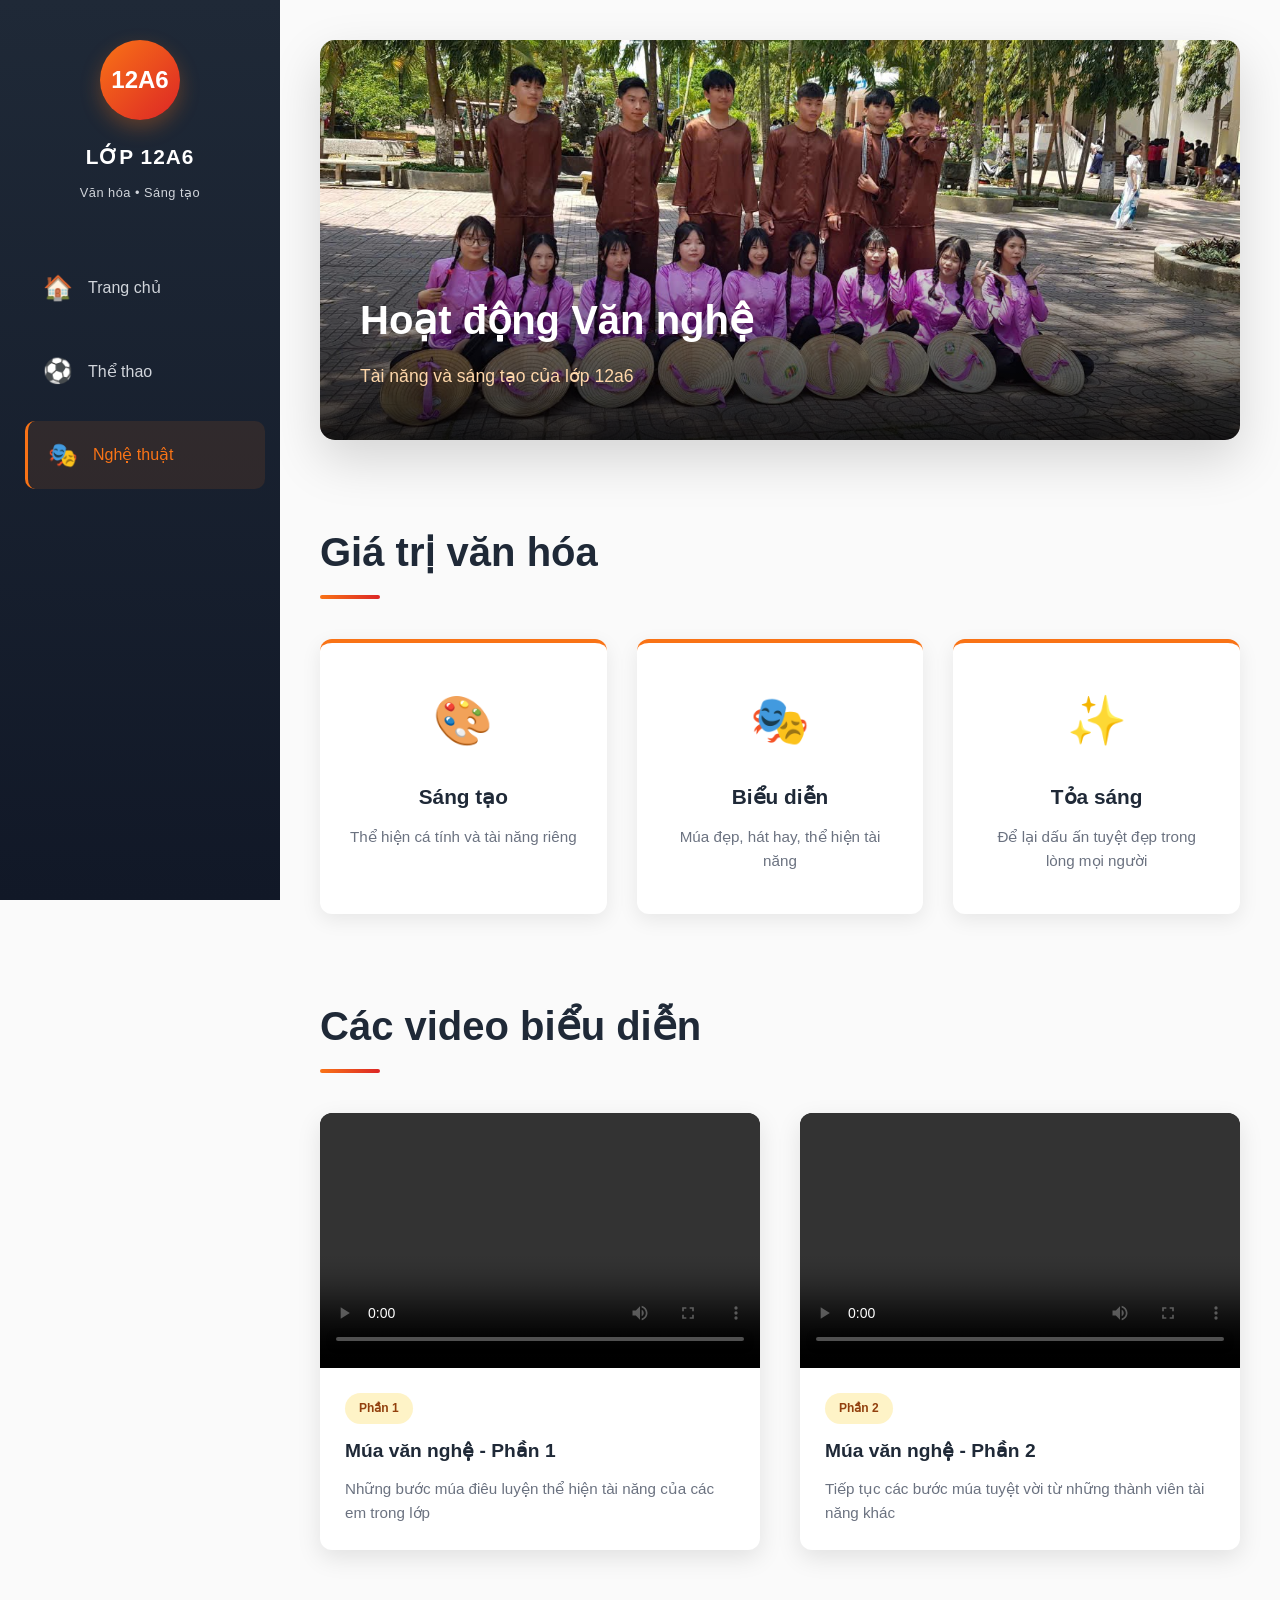
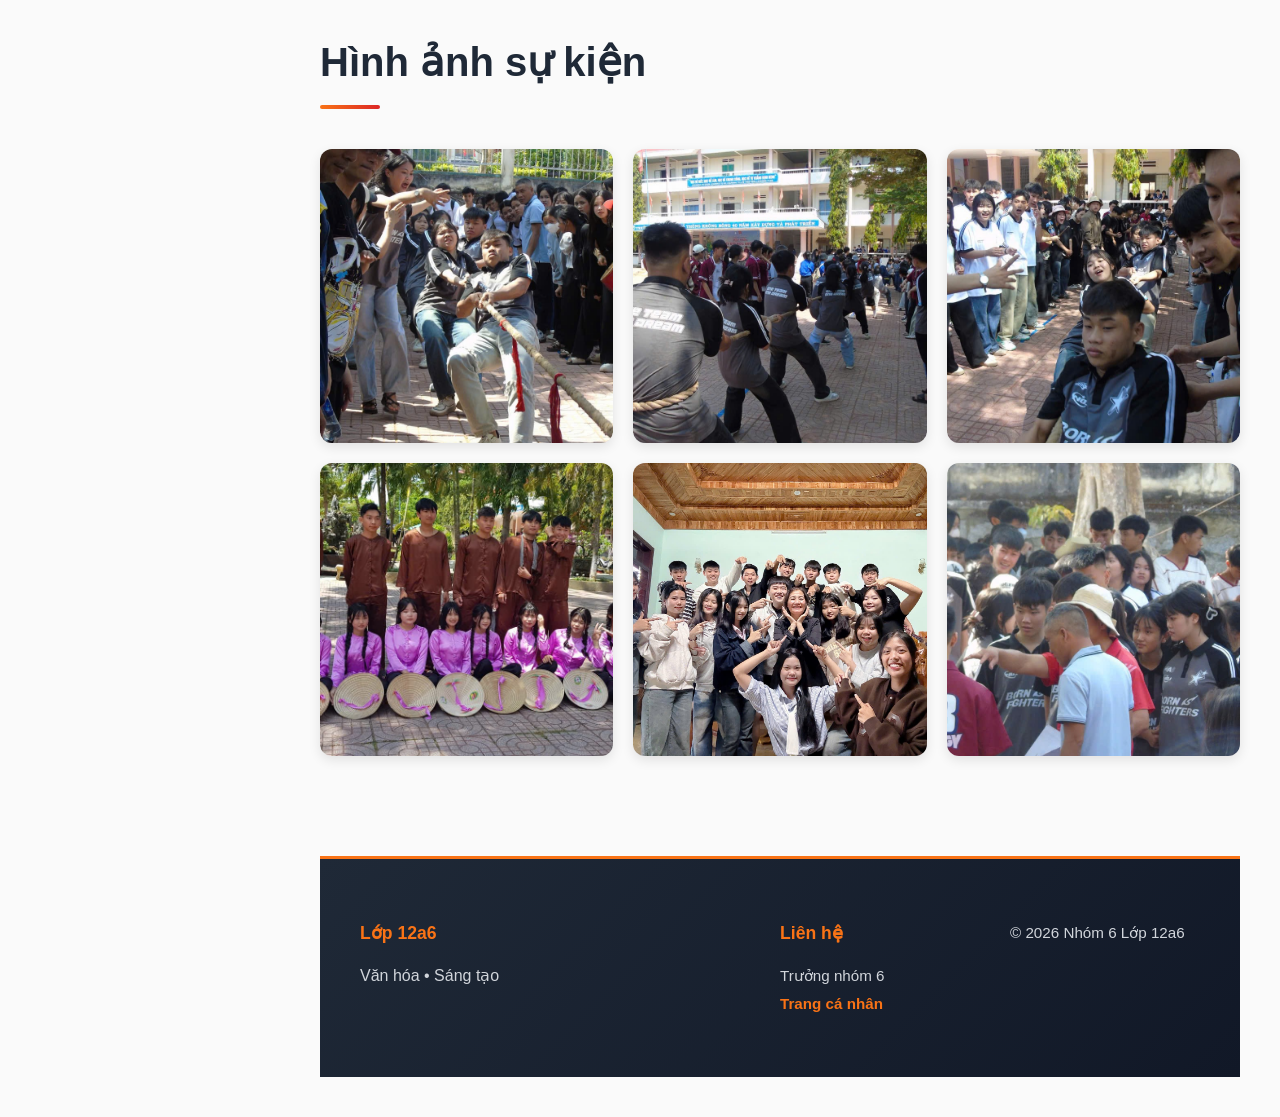
==== commit 0674b7a5: "Add files via upload" ====
--- a/nghethuat.html
+++ b/nghethuat.html
@@ -3,188 +3,315 @@
 <head>
     <meta charset="utf-8">
     <meta name="viewport" content="width=device-width, initial-scale=1.0">
-    <title>Nghệ thuật - Lớp 12a6 Nhóm 2</title>
+    <title>Nghệ thuật - Lớp 12a6</title>
     <link href="styles.css" rel="stylesheet" type="text/css">
 </head>
 <body>
-    <!-- Header -->
-    <header class="header">
-        <div class="header-content">
-            <div class="branding">
-                <h1 class="main-title">Lớp 12a6</h1>
-                <p class="subtitle">Văn hóa • Sáng tạo</p>
-            </div>
-            <nav class="navbar">
-                <ul class="nav-menu">
-                    <li><a href="index.html" class="nav-link">Trang chủ</a></li>
-                    <li><a href="thethao.html" class="nav-link">Thể thao</a></li>
-                    <li><a href="nghethuat.html" class="nav-link active">Nghệ thuật</a></li>
-                </ul>
-            </nav>
+    <!-- Sidebar Navigation -->
+    <aside class="sidebar">
+        <div class="logo-section">
+            <div class="circle-logo">12A6</div>
+            <h1>LỚP 12A6</h1>
+            <p class="motto">Văn hóa • Sáng tạo</p>
         </div>
-    </header>
-
-    <!-- Hero Section -->
-    <section class="hero-section">
-        <div class="hero-content">
-            <h2 class="hero-title">Hoạt động Văn nghệ</h2>
-            <p class="hero-description">Tài năng và sáng tạo của lớp 12a6</p>
-        </div>
-        <div class="hero-image">
+        <nav class="side-nav">
+            <a href="index.html" class="nav-item">
+                <span class="nav-icon">🏠</span>
+                <span>Trang chủ</span>
+            </a>
+            <a href="thethao.html" class="nav-item">
+                <span class="nav-icon">⚽</span>
+                <span>Thể thao</span>
+            </a>
+            <a href="nghethuat.html" class="nav-item active">
+                <span class="nav-icon">🎭</span>
+                <span>Nghệ thuật</span>
+            </a>
+        </nav>
+    </aside>
+
+    <!-- Main Content -->
+    <main class="main-content">
+        <!-- Hero with Full Width Image -->
+        <section class="hero-full">
             <img src="anh8.jpg" alt="Nghệ thuật">
-        </div>
-    </section>
-
-    <!-- Values Section -->
-    <section class="about-section">
-        <div class="container">
-            <h2 class="section-title">Giá trị văn hóa</h2>
+            <div class="hero-overlay">
+                <h2>Hoạt động Văn nghệ</h2>
+                <p>Tài năng và sáng tạo của lớp 12a6</p>
+            </div>
+        </section>
+
+        <!-- Values Cards Section -->
+        <section class="values-cards">
+            <h2 class="section-heading">Giá trị văn hóa</h2>
+            <div class="cards-grid">
+                <div class="value-card">
+                    <div class="card-icon">🎨</div>
+                    <h3>Sáng tạo</h3>
+                    <p>Thể hiện cá tính và tài năng riêng</p>
+                </div>
+                <div class="value-card">
+                    <div class="card-icon">🎭</div>
+                    <h3>Biểu diễn</h3>
+                    <p>Múa đẹp, hát hay, thể hiện tài năng</p>
+                </div>
+                <div class="value-card">
+                    <div class="card-icon">✨</div>
+                    <h3>Tỏa sáng</h3>
+                    <p>Để lại dấu ấn tuyệt đẹp trong lòng mọi người</p>
+                </div>
+            </div>
+        </section>
+
+        <!-- Videos Section with Slider Style -->
+        <section class="videos-showcase">
+            <h2 class="section-heading">Các video biểu diễn</h2>
             
-            <div class="values-container">
-                <div class="value-item">
-                    <div class="value-number">01</div>
-                    <h3 class="value-title">Sáng tạo</h3>
-                    <p class="value-text">Thể hiện cá tính và tài năng riêng</p>
-                    <div class="value-icon">🎨</div>
-                </div>
-                <div class="value-item">
-                    <div class="value-number">02</div>
-                    <h3 class="value-title">Biểu diễn</h3>
-                    <p class="value-text">Múa đẹp, hát hay, thể hiện tài năng</p>
-                    <div class="value-icon">🎭</div>
-                </div>
-                <div class="value-item">
-                    <div class="value-number">03</div>
-                    <h3 class="value-title">Tỏa sáng</h3>
-                    <p class="value-text">Để lại dấu ấn tuyệt đẹp trong lòng mọi người</p>
-                    <div class="value-icon">✨</div>
-                </div>
-            </div>
-        </div>
-    </section>
-
-    <!-- Videos Section -->
-    <section class="activities-section">
-        <div class="container">
-            <h2 class="section-title">Các video biểu diễn</h2>
-            
-            <div class="videos-grid">
-                <div class="video-card">
-                    <div class="video-container">
+            <div class="videos-container">
+                <div class="video-item">
+                    <div class="video-wrapper">
                         <video width="100%" height="auto" controls>
                             <source src="vd1.mp4" type="video/mp4">
-                            Trình duyệt của bạn không hỗ trợ video
                         </video>
-                        <span class="activity-tag">Phần 1</span>
                     </div>
-                    <div class="activity-info">
+                    <div class="video-info">
+                        <span class="video-badge">Phần 1</span>
                         <h3>Múa văn nghệ - Phần 1</h3>
                         <p>Những bước múa điêu luyện thể hiện tài năng của các em trong lớp</p>
                     </div>
                 </div>
 
-                <div class="video-card">
-                    <div class="video-container">
+                <div class="video-item">
+                    <div class="video-wrapper">
                         <video width="100%" height="auto" controls>
                             <source src="vd2.mp4" type="video/mp4">
-                            Trình duyệt của bạn không hỗ trợ video
                         </video>
-                        <span class="activity-tag">Phần 2</span>
                     </div>
-                    <div class="activity-info">
+                    <div class="video-info">
+                        <span class="video-badge">Phần 2</span>
                         <h3>Múa văn nghệ - Phần 2</h3>
-                        <p>Tiếp tục các bước múa tuyệt vời từ những thành viên tài năng khác của lớp</p>
+                        <p>Tiếp tục các bước múa tuyệt vời từ những thành viên tài năng khác</p>
                     </div>
                 </div>
             </div>
-        </div>
-    </section>
-
-    <!-- Gallery Section -->
-    <section class="gallery-section">
-        <div class="container">
-            <h2 class="section-title">Hình ảnh sự kiện</h2>
+        </section>
+
+        <!-- Gallery with Lightbox Effect -->
+        <section class="gallery-lightbox">
+            <h2 class="section-heading">Hình ảnh sự kiện</h2>
             
-            <div class="gallery-grid">
-                <div class="gallery-item">
-                    <img src="anh5.jpg" alt="Ảnh văn nghệ 1">
-                    <div class="gallery-overlay"></div>
-                </div>
-                <div class="gallery-item">
-                    <img src="anh6.jpg" alt="Ảnh văn nghệ 2">
-                    <div class="gallery-overlay"></div>
-                </div>
-                <div class="gallery-item">
-                    <img src="anh7.jpg" alt="Ảnh văn nghệ 3">
-                    <div class="gallery-overlay"></div>
-                </div>
-                <div class="gallery-item">
-                    <img src="anh8.jpg" alt="Ảnh văn nghệ 4">
-                    <div class="gallery-overlay"></div>
-                </div>
-                <div class="gallery-item">
-                    <img src="anh9.jpg" alt="Ảnh văn nghệ 5">
-                    <div class="gallery-overlay"></div>
-                </div>
-                <div class="gallery-item">
-                    <img src="anh1.jpg" alt="Ảnh văn nghệ 6">
-                    <div class="gallery-overlay"></div>
-                </div>
-            </div>
-        </div>
-    </section>
-
-    <!-- Footer -->
-    <footer class="footer">
-        <div class="container">
-            <div class="footer-grid">
-                <div class="footer-column">
-                    <h4>Liên hệ</h4>
+            <div class="gallery-wrapper">
+                <div class="gallery-box">
+                    <img src="anh5.jpg" alt="Event 1">
+                </div>
+                <div class="gallery-box">
+                    <img src="anh6.jpg" alt="Event 2">
+                </div>
+                <div class="gallery-box">
+                    <img src="anh7.jpg" alt="Event 3">
+                </div>
+                <div class="gallery-box">
+                    <img src="anh8.jpg" alt="Event 4">
+                </div>
+                <div class="gallery-box">
+                    <img src="anh9.jpg" alt="Event 5">
+                </div>
+                <div class="gallery-box">
+                    <img src="anh1.jpg" alt="Event 6">
+                </div>
+            </div>
+        </section>
+
+        <!-- Footer -->
+        <footer class="footer-modern">
+            <div class="footer-split">
+                <div class="footer-left">
+                    <h4>Lớp 12a6</h4>
+                    <p>Văn hóa • Sáng tạo</p>
+                </div>
+                <div class="footer-center">
+                    <h5>Liên hệ</h5>
                     <p>Trưởng nhóm 6<br><a href="https://www.facebook.com/bich.ngoc.300158">Trang cá nhân</a></p>
                 </div>
-                <div class="footer-column">
-                    <h4>Về chúng tôi</h4>
-                    <p>Lớp 12a6 - Chuyên trang văn hóa</p>
-                </div>
-                <div class="footer-column">
-                    <h4>Bản quyền</h4>
+                <div class="footer-right">
                     <p>&copy; 2026 Nhóm 6 Lớp 12a6</p>
                 </div>
             </div>
-        </div>
-    </footer>
+        </footer>
+    </main>
 
     <style>
-        .videos-grid {
+        /* Full width hero image */
+        .hero-full {
+            position: relative;
+            height: 400px;
+            border-radius: 15px;
+            overflow: hidden;
+            margin-bottom: 80px;
+            box-shadow: 0 20px 50px rgba(0, 0, 0, 0.15);
+        }
+
+        .hero-full img {
+            width: 100%;
+            height: 100%;
+            object-fit: cover;
+        }
+
+        .hero-overlay {
+            position: absolute;
+            bottom: 0;
+            left: 0;
+            right: 0;
+            background: linear-gradient(180deg, transparent 0%, rgba(0, 0, 0, 0.85) 100%);
+            color: white;
+            padding: 50px 40px;
+        }
+
+        .hero-overlay h2 {
+            font-size: 2.5rem;
+            margin-bottom: 10px;
+        }
+
+        .hero-overlay p {
+            font-size: 1.1rem;
+            color: #fed7aa;
+        }
+
+        /* Values Cards */
+        .values-cards {
+            margin-bottom: 80px;
+        }
+
+        .cards-grid {
             display: grid;
-            grid-template-columns: repeat(auto-fit, minmax(320px, 1fr));
+            grid-template-columns: repeat(auto-fit, minmax(280px, 1fr));
             gap: 30px;
         }
 
-        .video-card {
+        .value-card {
+            background: white;
+            padding: 40px 30px;
+            border-radius: 12px;
+            text-align: center;
+            box-shadow: 0 6px 20px rgba(0, 0, 0, 0.08);
+            border-top: 4px solid #f97316;
+            transition: all 0.4s ease;
+        }
+
+        .value-card:hover {
+            transform: translateY(-10px);
+            box-shadow: 0 12px 40px rgba(249, 115, 22, 0.15);
+        }
+
+        .card-icon {
+            font-size: 3rem;
+            margin-bottom: 20px;
+            display: inline-block;
+        }
+
+        .value-card h3 {
+            color: #1f2937;
+            font-size: 1.3rem;
+            margin-bottom: 12px;
+        }
+
+        .value-card p {
+            color: #6b7280;
+            font-size: 0.95rem;
+        }
+
+        /* Videos Section */
+        .videos-showcase {
+            margin-bottom: 80px;
+        }
+
+        .videos-container {
+            display: grid;
+            grid-template-columns: repeat(auto-fit, minmax(380px, 1fr));
+            gap: 40px;
+        }
+
+        .video-item {
             background: white;
             border-radius: 12px;
             overflow: hidden;
-            box-shadow: 0 2px 8px rgba(0, 0, 0, 0.06);
-            transition: all 0.4s ease;
-            border-top: 4px solid #10b981;
-        }
-
-        .video-card:hover {
-            transform: translateY(-8px);
-            box-shadow: 0 12px 30px rgba(0, 0, 0, 0.12);
-        }
-
-        .video-container {
+            box-shadow: 0 8px 25px rgba(0, 0, 0, 0.1);
+        }
+
+        .video-wrapper {
             position: relative;
             width: 100%;
             aspect-ratio: 16/9;
             background: #000;
-        }
-
-        .video-container video {
+            border-radius: 12px 12px 0 0;
+        }
+
+        .video-wrapper video {
             width: 100%;
             height: 100%;
+        }
+
+        .video-info {
+            padding: 25px;
+        }
+
+        .video-badge {
+            display: inline-block;
+            background: #fef3c7;
+            color: #92400e;
+            padding: 6px 14px;
+            border-radius: 20px;
+            font-size: 0.75rem;
+            font-weight: 700;
+            margin-bottom: 12px;
+        }
+
+        .video-info h3 {
+            color: #1f2937;
+            font-size: 1.2rem;
+            margin-bottom: 10px;
+        }
+
+        .video-info p {
+            color: #6b7280;
+            font-size: 0.95rem;
+        }
+
+        /* Gallery Lightbox */
+        .gallery-lightbox {
+            margin-bottom: 80px;
+        }
+
+        .gallery-wrapper {
+            display: grid;
+            grid-template-columns: repeat(auto-fit, minmax(220px, 1fr));
+            gap: 20px;
+        }
+
+        .gallery-box {
+            position: relative;
+            border-radius: 12px;
+            overflow: hidden;
+            aspect-ratio: 1;
+            box-shadow: 0 4px 12px rgba(0, 0, 0, 0.1);
+            cursor: pointer;
+            transition: all 0.3s ease;
+        }
+
+        .gallery-box:hover {
+            box-shadow: 0 12px 30px rgba(249, 115, 22, 0.2);
+            transform: translateY(-8px);
+        }
+
+        .gallery-box img {
+            width: 100%;
+            height: 100%;
+            object-fit: cover;
+            transition: transform 0.4s ease;
+        }
+
+        .gallery-box:hover img {
+            transform: scale(1.15) rotate(2deg);
         }
     </style>
 </body>
--- a/styles.css
+++ b/styles.css
@@ -1,523 +1,677 @@
-/* ===== RESET & GLOBAL ===== */
+/* ===== RESET & VARIABLES ===== */
 * {
     margin: 0;
     padding: 0;
     box-sizing: border-box;
 }
 
+:root {
+    --primary: #f97316;
+    --secondary: #1e40af;
+    --accent: #dc2626;
+    --light: #fef3c7;
+    --dark: #1f2937;
+    --border: #e5e7eb;
+}
+
 html {
     scroll-behavior: smooth;
 }
 
 body {
-    font-family: 'Segoe UI', Tahoma, Geneva, Verdana, sans-serif;
-    background-color: #fafbfc;
+    font-family: 'Poppins', 'Segoe UI', sans-serif;
+    background: #fafafa;
     color: #1f2937;
     line-height: 1.6;
-}
-
-.container {
-    max-width: 1200px;
-    margin: 0 auto;
-    padding: 0 20px;
-}
-
-/* ===== HEADER ===== */
-.header {
-    background: linear-gradient(180deg, #ffffff 0%, #f3f4f6 100%);
-    padding: 20px 0;
-    box-shadow: 0 1px 3px rgba(0, 0, 0, 0.05);
-    position: sticky;
+    display: flex;
+}
+
+/* ===== SIDEBAR NAVIGATION ===== */
+.sidebar {
+    position: fixed;
+    left: 0;
     top: 0;
-    z-index: 100;
-    border-bottom: 1px solid #e5e7eb;
-}
-
-.header-content {
-    max-width: 1200px;
-    margin: 0 auto;
-    padding: 0 20px;
+    width: 280px;
+    height: 100vh;
+    background: linear-gradient(180deg, #1f2937 0%, #111827 100%);
+    color: white;
+    padding: 40px 20px;
+    z-index: 1000;
+    overflow-y: auto;
+}
+
+.logo-section {
+    text-align: center;
+    margin-bottom: 50px;
+}
+
+.circle-logo {
+    width: 80px;
+    height: 80px;
+    background: linear-gradient(135deg, #f97316 0%, #dc2626 100%);
+    border-radius: 50%;
+    margin: 0 auto 20px;
     display: flex;
-    justify-content: space-between;
     align-items: center;
-    gap: 40px;
-}
-
-.branding {
-    flex-shrink: 0;
-}
-
-.main-title {
+    justify-content: center;
+    font-size: 1.5rem;
+    font-weight: 800;
+    color: white;
+    box-shadow: 0 8px 20px rgba(249, 115, 22, 0.3);
+}
+
+.logo-section h1 {
+    font-size: 1.3rem;
+    margin-bottom: 10px;
+    font-weight: 700;
+    letter-spacing: 1px;
+}
+
+.motto {
+    font-size: 0.8rem;
+    color: #d1d5db;
+    letter-spacing: 0.5px;
+}
+
+.side-nav {
+    display: flex;
+    flex-direction: column;
+    gap: 15px;
+}
+
+.nav-item {
+    display: flex;
+    align-items: center;
+    gap: 15px;
+    padding: 15px 20px;
+    color: #d1d5db;
+    text-decoration: none;
+    border-radius: 10px;
+    transition: all 0.3s ease;
+    border-left: 3px solid transparent;
+}
+
+.nav-item:hover,
+.nav-item.active {
+    background: rgba(249, 115, 22, 0.1);
+    color: #f97316;
+    border-left-color: #f97316;
+    transform: translateX(5px);
+}
+
+.nav-icon {
+    font-size: 1.5rem;
+}
+
+/* ===== MAIN CONTENT ===== */
+.main-content {
+    margin-left: 280px;
+    flex: 1;
+    padding: 40px;
+}
+
+/* ===== HERO SPLIT ===== */
+.hero-split {
+    display: grid;
+    grid-template-columns: 1fr 1fr;
+    gap: 60px;
+    align-items: center;
+    margin-bottom: 80px;
+    padding: 60px 40px;
+    background: linear-gradient(135deg, #fff7ed 0%, #fef3c7 100%);
+    border-radius: 20px;
+}
+
+.hero-left {
+    animation: slideInLeft 0.8s ease;
+}
+
+.hero-heading {
+    font-size: 3.5rem;
+    font-weight: 800;
+    color: #1f2937;
+    margin-bottom: 30px;
+    line-height: 1.2;
+}
+
+.hero-stats {
+    display: flex;
+    gap: 20px;
+    margin-bottom: 30px;
+}
+
+.stat-box {
+    background: white;
+    padding: 20px;
+    border-radius: 10px;
+    text-align: center;
+    box-shadow: 0 4px 15px rgba(0, 0, 0, 0.1);
+    flex: 1;
+}
+
+.stat-number {
     font-size: 1.8rem;
     font-weight: 800;
-    color: #065f46;
+    color: #f97316;
     margin-bottom: 5px;
-    letter-spacing: -0.5px;
-}
-
-.subtitle {
+}
+
+.stat-label {
     font-size: 0.85rem;
     color: #6b7280;
-    font-weight: 500;
-    letter-spacing: 1px;
     text-transform: uppercase;
-    margin: 0;
-}
-
-.navbar {
-    flex-grow: 1;
-    text-align: right;
-}
-
-.nav-menu {
-    display: flex;
-    list-style: none;
-    gap: 40px;
-    justify-content: flex-end;
-}
-
-.nav-link {
+    letter-spacing: 0.5px;
+}
+
+.hero-btn {
+    display: inline-block;
+    padding: 15px 40px;
+    background: linear-gradient(135deg, #dc2626 0%, #b91c1c 100%);
+    color: white;
+    border-radius: 50px;
     text-decoration: none;
+    font-weight: 700;
+    transition: all 0.3s ease;
+    box-shadow: 0 6px 20px rgba(220, 38, 38, 0.3);
+}
+
+.hero-btn:hover {
+    transform: translateY(-3px);
+    box-shadow: 0 10px 30px rgba(220, 38, 38, 0.4);
+}
+
+.hero-right {
+    animation: slideInRight 0.8s ease;
+}
+
+.hero-img-large {
+    width: 100%;
+    border-radius: 15px;
+    box-shadow: 0 20px 60px rgba(0, 0, 0, 0.15);
+    transition: transform 0.4s ease;
+}
+
+.hero-right:hover .hero-img-large {
+    transform: scale(1.05);
+}
+
+@keyframes slideInLeft {
+    from { opacity: 0; transform: translateX(-50px); }
+    to { opacity: 1; transform: translateX(0); }
+}
+
+@keyframes slideInRight {
+    from { opacity: 0; transform: translateX(50px); }
+    to { opacity: 1; transform: translateX(0); }
+}
+
+/* ===== MASONRY SECTION ===== */
+.masonry-section {
+    margin-bottom: 80px;
+}
+
+.section-heading {
+    font-size: 2.5rem;
+    font-weight: 800;
     color: #1f2937;
-    font-weight: 500;
-    font-size: 0.95rem;
+    margin-bottom: 40px;
     position: relative;
-    transition: color 0.3s ease;
-}
-
-.nav-link::after {
+    padding-bottom: 15px;
+}
+
+.section-heading::after {
     content: '';
     position: absolute;
-    bottom: -5px;
+    bottom: 0;
     left: 0;
-    width: 0;
-    height: 2px;
-    background: linear-gradient(90deg, #10b981, #059669);
-    transition: width 0.3s ease;
-}
-
-.nav-link:hover::after,
-.nav-link.active::after {
-    width: 100%;
-}
-
-.nav-link:hover,
-.nav-link.active {
-    color: #059669;
-}
-
-/* ===== HERO SECTION ===== */
-.hero-section {
+    width: 60px;
+    height: 4px;
+    background: linear-gradient(90deg, #f97316, #dc2626);
+    border-radius: 2px;
+}
+
+.masonry-grid {
     display: grid;
-    grid-template-columns: 1fr 1fr;
-    align-items: center;
-    gap: 60px;
-    padding: 100px 20px;
-    background: linear-gradient(135deg, #f9fafb 0%, #f3f4f6 100%);
-}
-
-.hero-content {
-    animation: slideInLeft 0.8s ease;
-}
-
-.hero-title {
-    font-size: clamp(2.5rem, 5vw, 3.5rem);
-    color: #065f46;
-    margin-bottom: 20px;
-    font-weight: 800;
-    line-height: 1.2;
-}
-
-.hero-description {
-    font-size: 1.1rem;
-    color: #4b5563;
-    margin-bottom: 30px;
-    line-height: 1.8;
-}
-
-.cta-button {
-    display: inline-block;
-    padding: 14px 40px;
-    background: linear-gradient(135deg, #059669 0%, #047857 100%);
-    color: white;
-    text-decoration: none;
-    border-radius: 6px;
-    font-weight: 600;
-    transition: all 0.3s ease;
-    box-shadow: 0 4px 15px rgba(5, 150, 105, 0.2);
-}
-
-.cta-button:hover {
-    transform: translateY(-2px);
-    box-shadow: 0 6px 25px rgba(5, 150, 105, 0.3);
-}
-
-.hero-image {
+    grid-template-columns: repeat(4, 1fr);
+    gap: 20px;
+    auto-rows: 200px;
+}
+
+.masonry-item {
     position: relative;
-    animation: slideInRight 0.8s ease;
-}
-
-.hero-image img {
-    width: 100%;
-    height: auto;
-    border-radius: 12px;
-    box-shadow: 0 20px 50px rgba(0, 0, 0, 0.1);
-    transition: transform 0.4s ease;
-}
-
-.hero-image:hover img {
-    transform: scale(1.02);
-}
-
-@keyframes slideInLeft {
-    from {
-        opacity: 0;
-        transform: translateX(-40px);
-    }
-    to {
-        opacity: 1;
-        transform: translateX(0);
-    }
-}
-
-@keyframes slideInRight {
-    from {
-        opacity: 0;
-        transform: translateX(40px);
-    }
-    to {
-        opacity: 1;
-        transform: translateX(0);
-    }
-}
-
-/* ===== ABOUT SECTION ===== */
-.about-section {
-    padding: 100px 20px;
-    background: #ffffff;
-}
-
-.section-title {
-    font-size: 2.5rem;
-    color: #065f46;
-    text-align: center;
-    margin-bottom: 20px;
-    font-weight: 800;
-}
-
-.section-description {
-    text-align: center;
-    font-size: 1.1rem;
-    color: #6b7280;
-    margin-bottom: 60px;
-    max-width: 600px;
-    margin-left: auto;
-    margin-right: auto;
-}
-
-.values-container {
-    display: grid;
-    grid-template-columns: repeat(auto-fit, minmax(300px, 1fr));
-    gap: 40px;
-}
-
-.value-item {
-    padding: 40px 30px;
-    background: linear-gradient(135deg, #f0fdf4 0%, #f3f4f6 100%);
-    border-radius: 12px;
-    border-left: 4px solid #10b981;
-    text-align: center;
-    transition: all 0.3s ease;
-    position: relative;
-}
-
-.value-item:hover {
-    transform: translateY(-8px);
-    box-shadow: 0 12px 30px rgba(5, 150, 105, 0.12);
-}
-
-.value-number {
-    font-size: 2.5rem;
-    font-weight: 800;
-    color: #d1fae5;
-    margin-bottom: 15px;
-}
-
-.value-title {
-    font-size: 1.3rem;
-    color: #059669;
-    margin-bottom: 15px;
-    font-weight: 700;
-}
-
-.value-text {
-    color: #4b5563;
-    font-size: 0.95rem;
-    line-height: 1.7;
-    margin-bottom: 20px;
-}
-
-.value-icon {
-    font-size: 2.5rem;
-    display: inline-block;
-    animation: float 3s ease-in-out infinite;
-}
-
-@keyframes float {
-    0%, 100% { transform: translateY(0); }
-    50% { transform: translateY(-12px); }
-}
-
-/* ===== ACTIVITIES SECTION ===== */
-.activities-section {
-    padding: 100px 20px;
-    background: linear-gradient(135deg, #f9fafb 0%, #f3f4f6 100%);
-}
-
-.activity-grid {
-    display: grid;
-    grid-template-columns: repeat(auto-fit, minmax(320px, 1fr));
-    gap: 30px;
-}
-
-.activity-card {
-    background: white;
     border-radius: 12px;
     overflow: hidden;
-    box-shadow: 0 2px 8px rgba(0, 0, 0, 0.06);
+    cursor: pointer;
     transition: all 0.4s ease;
-    display: flex;
-    flex-direction: column;
-}
-
-.activity-card:hover {
-    transform: translateY(-8px);
-    box-shadow: 0 12px 30px rgba(0, 0, 0, 0.12);
-}
-
-.activity-card.featured {
-    grid-column: span 1;
-    border-top: 4px solid #10b981;
-}
-
-.activity-image {
-    position: relative;
-    overflow: hidden;
-    height: 240px;
-}
-
-.activity-image img {
+}
+
+.masonry-item.size-2x1 {
+    grid-column: span 2;
+    grid-row: span 1;
+}
+
+.masonry-item.size-2x2 {
+    grid-column: span 2;
+    grid-row: span 2;
+}
+
+.masonry-item img {
     width: 100%;
     height: 100%;
     object-fit: cover;
     transition: transform 0.4s ease;
 }
 
-.activity-card:hover .activity-image img {
+.masonry-item:hover img {
+    transform: scale(1.15) rotate(3deg);
+}
+
+.masonry-overlay {
+    position: absolute;
+    bottom: 0;
+    left: 0;
+    right: 0;
+    background: linear-gradient(180deg, transparent 0%, rgba(0, 0, 0, 0.8) 100%);
+    color: white;
+    padding: 20px;
+    font-weight: 700;
+    transform: translateY(100%);
+    transition: transform 0.4s ease;
+    font-size: 1.1rem;
+}
+
+.masonry-item:hover .masonry-overlay {
+    transform: translateY(0);
+}
+
+/* ===== HIGHLIGHTS SECTION ===== */
+.highlights-section {
+    margin-bottom: 80px;
+}
+
+.highlights-flex {
+    display: grid;
+    grid-template-columns: 2fr 1fr;
+    gap: 25px;
+    grid-template-rows: auto auto;
+}
+
+.highlight-tall {
+    grid-column: 1 / 2;
+    grid-row: 1 / 3;
+    position: relative;
+    border-radius: 15px;
+    overflow: hidden;
+    box-shadow: 0 15px 40px rgba(0, 0, 0, 0.12);
+}
+
+.highlight-tall img {
+    width: 100%;
+    height: 100%;
+    object-fit: cover;
+    transition: transform 0.4s ease;
+}
+
+.highlight-tall:hover img {
     transform: scale(1.08);
 }
 
-.activity-tag {
+.highlight-small {
+    position: relative;
+    border-radius: 15px;
+    overflow: hidden;
+    box-shadow: 0 10px 30px rgba(0, 0, 0, 0.1);
+}
+
+.highlight-small img {
+    width: 100%;
+    height: 100%;
+    object-fit: cover;
+}
+
+.highlight-info {
     position: absolute;
-    top: 15px;
-    right: 15px;
-    background: #10b981;
+    bottom: 0;
+    left: 0;
+    right: 0;
+    background: linear-gradient(180deg, transparent 0%, rgba(0, 0, 0, 0.9) 100%);
+    color: white;
+    padding: 25px;
+    transform: translateY(30px);
+    transition: transform 0.4s ease;
+}
+
+.highlight-tall:hover .highlight-info,
+.highlight-small:hover .highlight-info {
+    transform: translateY(0);
+}
+
+.highlight-badge {
+    display: inline-block;
+    background: #f97316;
     color: white;
     padding: 6px 14px;
     border-radius: 20px;
     font-size: 0.75rem;
     font-weight: 700;
     text-transform: uppercase;
-    letter-spacing: 0.5px;
-}
-
-.activity-info {
-    padding: 25px;
-    flex-grow: 1;
+    margin-bottom: 10px;
+}
+
+.highlight-info h3 {
+    font-size: 1.4rem;
+    margin-bottom: 8px;
+}
+
+.highlight-info p {
+    font-size: 0.95rem;
+    margin-bottom: 10px;
+}
+
+.see-more {
+    display: inline-block;
+    color: #fef3c7;
+    text-decoration: none;
+    font-weight: 700;
+    transition: color 0.3s ease;
+}
+
+.see-more:hover {
+    color: #f97316;
+}
+
+/* ===== VALUES TIMELINE ===== */
+.values-timeline {
+    margin-bottom: 80px;
+}
+
+.timeline {
+    position: relative;
+    padding: 40px 0;
+}
+
+.timeline::before {
+    content: '';
+    position: absolute;
+    left: 50px;
+    top: 0;
+    bottom: 0;
+    width: 3px;
+    background: linear-gradient(180deg, #f97316 0%, transparent 100%);
+}
+
+.timeline-item {
+    display: grid;
+    grid-template-columns: 120px 1fr;
+    gap: 40px;
+    margin-bottom: 50px;
+    position: relative;
+}
+
+.timeline-item:nth-child(odd) {
+    grid-template-columns: 1fr 120px;
+    direction: rtl;
+}
+
+.timeline-item:nth-child(odd) .timeline-content {
+    direction: ltr;
+}
+
+.timeline-marker {
     display: flex;
-    flex-direction: column;
-}
-
-.activity-info h3 {
-    color: #065f46;
-    font-size: 1.2rem;
-    margin-bottom: 12px;
-    font-weight: 700;
-}
-
-.activity-info p {
+    justify-content: center;
+    align-items: center;
+}
+
+.marker-circle {
+    width: 100px;
+    height: 100px;
+    background: linear-gradient(135deg, #fef3c7 0%, #fed7aa 100%);
+    border-radius: 50%;
+    display: flex;
+    align-items: center;
+    justify-content: center;
+    font-size: 2.5rem;
+    box-shadow: 0 8px 20px rgba(249, 115, 22, 0.2);
+}
+
+.timeline-content {
+    background: white;
+    padding: 25px 30px;
+    border-radius: 10px;
+    box-shadow: 0 4px 15px rgba(0, 0, 0, 0.06);
+}
+
+.timeline-content h3 {
+    color: #1f2937;
+    font-size: 1.3rem;
+    margin-bottom: 10px;
+}
+
+.timeline-content p {
     color: #6b7280;
     font-size: 0.95rem;
-    line-height: 1.6;
-    flex-grow: 1;
+    line-height: 1.7;
+}
+
+/* ===== FOOTER ===== */
+.footer-modern {
+    background: linear-gradient(135deg, #1f2937 0%, #111827 100%);
+    color: white;
+    padding: 60px 40px;
+    margin-top: 100px;
+    border-top: 3px solid #f97316;
+}
+
+.footer-split {
+    display: grid;
+    grid-template-columns: 2fr 1fr 1fr;
+    gap: 40px;
+    max-width: 1200px;
+}
+
+.footer-left h4,
+.footer-center h5 {
+    color: #f97316;
     margin-bottom: 15px;
-}
-
-.activity-link {
-    color: #059669;
-    text-decoration: none;
-    font-weight: 600;
-    font-size: 0.9rem;
-    transition: color 0.3s ease;
-    align-self: flex-start;
-}
-
-.activity-link:hover {
-    color: #047857;
-}
-
-/* ===== GALLERY SECTION ===== */
-.gallery-section {
-    padding: 100px 20px;
-    background: #ffffff;
-}
-
-.gallery-grid {
-    display: grid;
-    grid-template-columns: repeat(auto-fit, minmax(250px, 1fr));
-    gap: 20px;
-}
-
-.gallery-item {
-    position: relative;
-    overflow: hidden;
-    border-radius: 10px;
-    aspect-ratio: 1;
-    box-shadow: 0 4px 12px rgba(0, 0, 0, 0.08);
-    transition: all 0.4s ease;
-    cursor: pointer;
-}
-
-.gallery-item img {
-    width: 100%;
-    height: 100%;
-    object-fit: cover;
-    transition: transform 0.4s ease;
-}
-
-.gallery-item:hover img {
-    transform: scale(1.1) rotate(2deg);
-}
-
-.gallery-overlay {
-    position: absolute;
-    top: 0;
-    left: 0;
-    right: 0;
-    bottom: 0;
-    background: rgba(5, 150, 105, 0);
-    transition: background 0.4s ease;
-}
-
-.gallery-item:hover .gallery-overlay {
-    background: rgba(5, 150, 105, 0.2);
-}
-
-/* ===== FOOTER ===== */
-.footer {
-    background: linear-gradient(135deg, #1f2937 0%, #111827 100%);
-    color: #f3f4f6;
-    padding: 60px 20px 30px;
-}
-
-.footer-grid {
-    display: grid;
-    grid-template-columns: repeat(auto-fit, minmax(250px, 1fr));
-    gap: 40px;
-    margin-bottom: 30px;
-}
-
-.footer-column h4 {
-    color: #10b981;
+    font-size: 1.1rem;
+}
+
+.footer-left p {
     font-size: 1rem;
-    margin-bottom: 15px;
-    font-weight: 700;
-    text-transform: uppercase;
-    letter-spacing: 1px;
-}
-
-.footer-column p {
+    color: #d1d5db;
+    line-height: 1.8;
+}
+
+.footer-center p,
+.footer-right p {
     color: #d1d5db;
     font-size: 0.95rem;
     line-height: 1.8;
 }
 
-.footer-column a {
-    color: #10b981;
+.footer-center a {
+    color: #f97316;
     text-decoration: none;
     font-weight: 600;
     transition: color 0.3s ease;
 }
 
-.footer-column a:hover {
-    color: #6ee7b7;
+.footer-center a:hover {
+    color: #fed7aa;
 }
 
 /* ===== RESPONSIVE ===== */
+@media (max-width: 1200px) {
+    .sidebar {
+        width: 240px;
+    }
+
+    .main-content {
+        margin-left: 240px;
+        padding: 30px;
+    }
+
+    .hero-split {
+        grid-template-columns: 1fr;
+        padding: 40px;
+        gap: 40px;
+    }
+
+    .hero-heading {
+        font-size: 2.5rem;
+    }
+
+    .hero-stats {
+        flex-direction: column;
+    }
+
+    .masonry-grid {
+        grid-template-columns: repeat(3, 1fr);
+        auto-rows: 180px;
+    }
+
+    .masonry-item.size-2x2 {
+        grid-column: span 1;
+        grid-row: span 2;
+    }
+}
+
 @media (max-width: 768px) {
-    .header-content {
+    body {
         flex-direction: column;
+    }
+
+    .sidebar {
+        position: static;
+        width: 100%;
+        height: auto;
+        padding: 20px;
+        border-bottom: 1px solid var(--border);
+    }
+
+    .logo-section {
+        margin-bottom: 20px;
+    }
+
+    .side-nav {
+        flex-direction: row;
+        gap: 10px;
+    }
+
+    .nav-item {
+        flex: 1;
+        justify-content: center;
+        flex-direction: column;
+        padding: 12px 10px;
+    }
+
+    .main-content {
+        margin-left: 0;
+        padding: 20px;
+    }
+
+    .hero-split {
+        padding: 30px 20px;
+    }
+
+    .hero-heading {
+        font-size: 2rem;
+    }
+
+    .section-heading {
+        font-size: 2rem;
+    }
+
+    .masonry-grid {
+        grid-template-columns: repeat(2, 1fr);
+        auto-rows: 150px;
+        gap: 15px;
+    }
+
+    .highlights-flex {
+        grid-template-columns: 1fr;
+        grid-template-rows: auto auto auto;
+    }
+
+    .highlight-tall {
+        grid-column: 1 / 2;
+        grid-row: 1 / 2;
+        height: 250px;
+    }
+
+    .highlight-small {
+        height: 200px;
+    }
+
+    .timeline::before {
+        left: 30px;
+    }
+
+    .timeline-item,
+    .timeline-item:nth-child(odd) {
+        grid-template-columns: 70px 1fr;
         gap: 20px;
-    }
-
-    .navbar {
-        text-align: center;
-    }
-
-    .nav-menu {
-        justify-content: center;
-        gap: 20px;
-        flex-direction: column;
-    }
-
-    .hero-section {
+        direction: ltr;
+    }
+
+    .timeline-item:nth-child(odd) .timeline-content {
+        direction: ltr;
+    }
+
+    .marker-circle {
+        width: 70px;
+        height: 70px;
+        font-size: 1.8rem;
+    }
+
+    .footer-split {
         grid-template-columns: 1fr;
-        padding: 60px 20px;
-        gap: 40px;
-    }
-
-    .hero-title {
-        font-size: 2rem;
-    }
-
-    .about-section,
-    .activities-section,
-    .gallery-section {
-        padding: 60px 20px;
-    }
-
-    .section-title {
-        font-size: 2rem;
-    }
-
-    .activity-grid {
+        gap: 25px;
+    }
+}
+
+@media (max-width: 480px) {
+    .hero-heading {
+        font-size: 1.8rem;
+    }
+
+    .section-heading {
+        font-size: 1.5rem;
+    }
+
+    .stat-box {
+        padding: 15px;
+    }
+
+    .stat-number {
+        font-size: 1.5rem;
+    }
+
+    .masonry-grid {
         grid-template-columns: 1fr;
-    }
-
-    .footer-grid {
-        gap: 30px;
-    }
-}
-
-@media (max-width: 480px) {
-    .main-title {
+        auto-rows: 200px;
+    }
+
+    .masonry-item.size-2x1,
+    .masonry-item.size-2x2 {
+        grid-column: span 1;
+        grid-row: span 1;
+    }
+
+    .timeline-item {
+        grid-template-columns: 60px 1fr;
+        gap: 15px;
+        margin-bottom: 35px;
+    }
+
+    .timeline::before {
+        left: 20px;
+    }
+
+    .marker-circle {
+        width: 60px;
+        height: 60px;
         font-size: 1.5rem;
     }
-
-    .hero-title {
-        font-size: 1.5rem;
-    }
-
-    .section-title {
-        font-size: 1.5rem;
-    }
-
-    .nav-menu {
-        gap: 15px;
-    }
-
-    .gallery-grid {
-        grid-template-columns: repeat(2, 1fr);
-        gap: 15px;
-    }
 }
